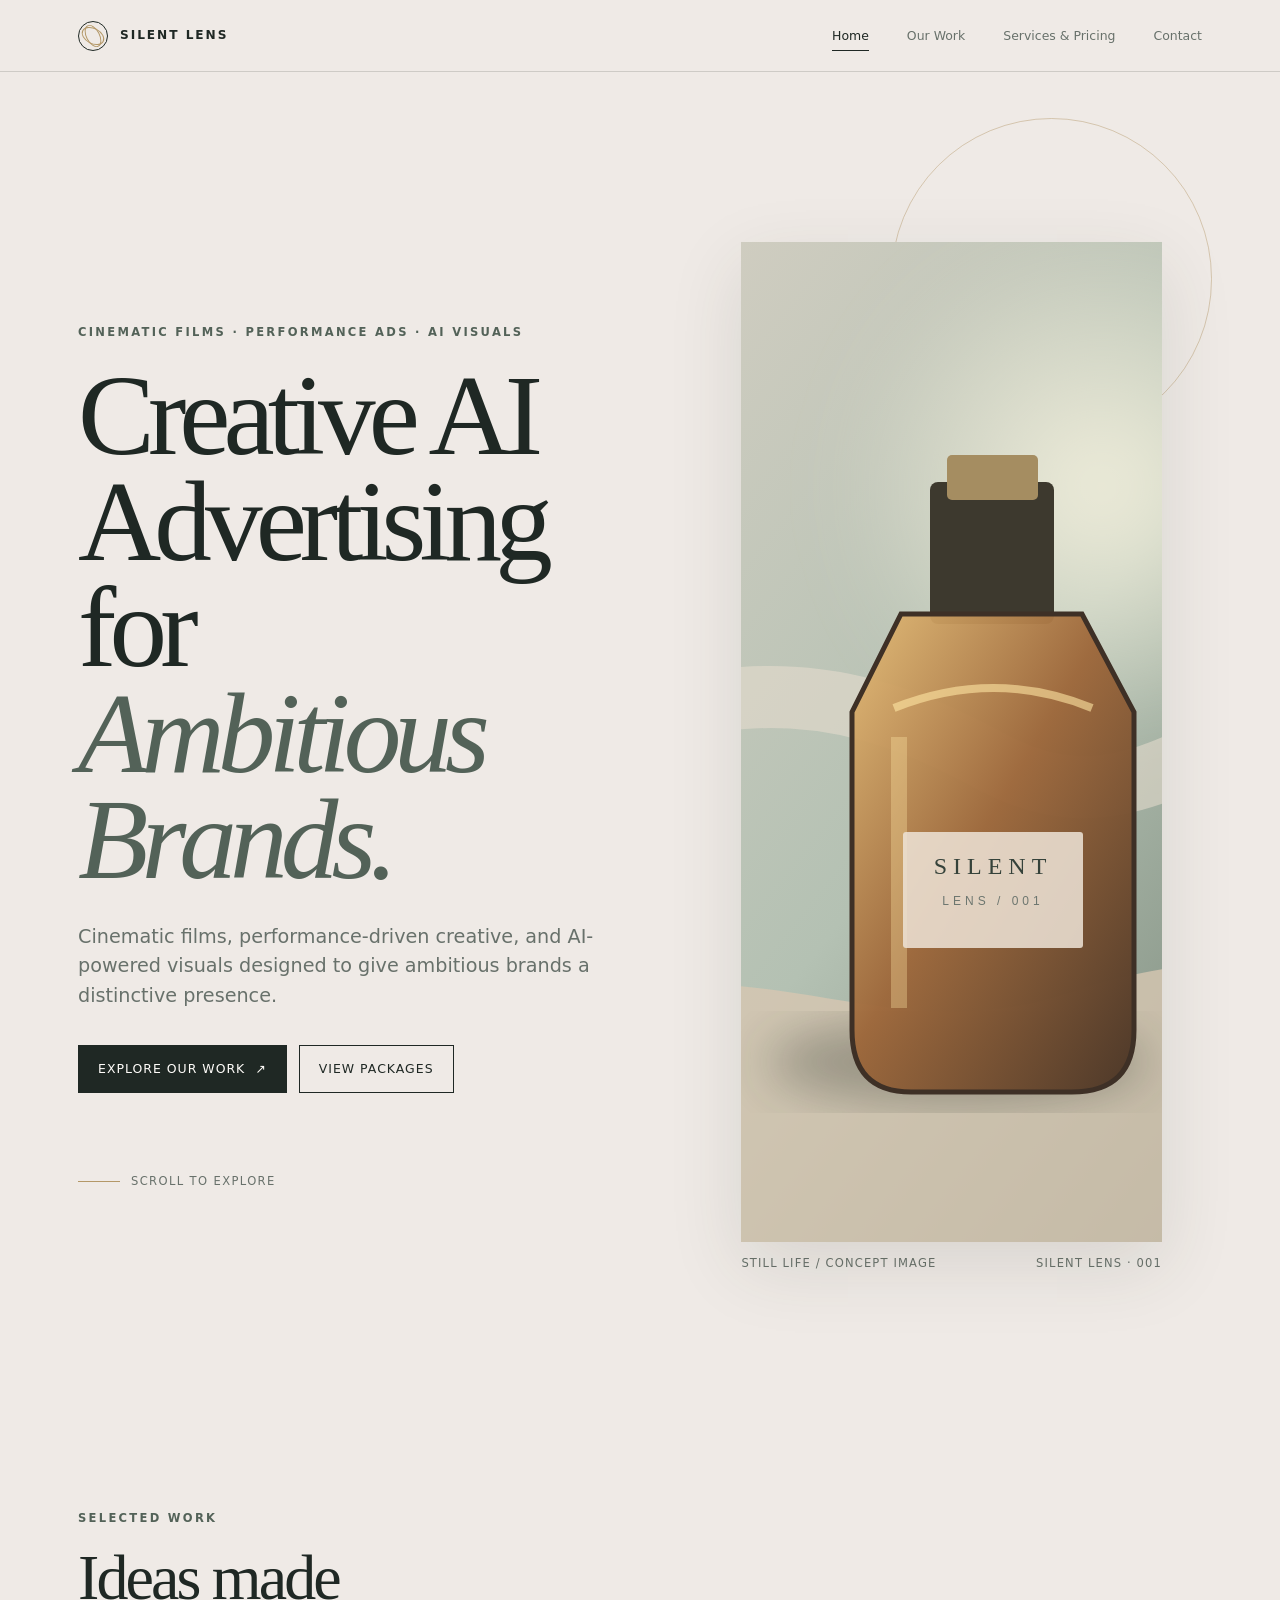
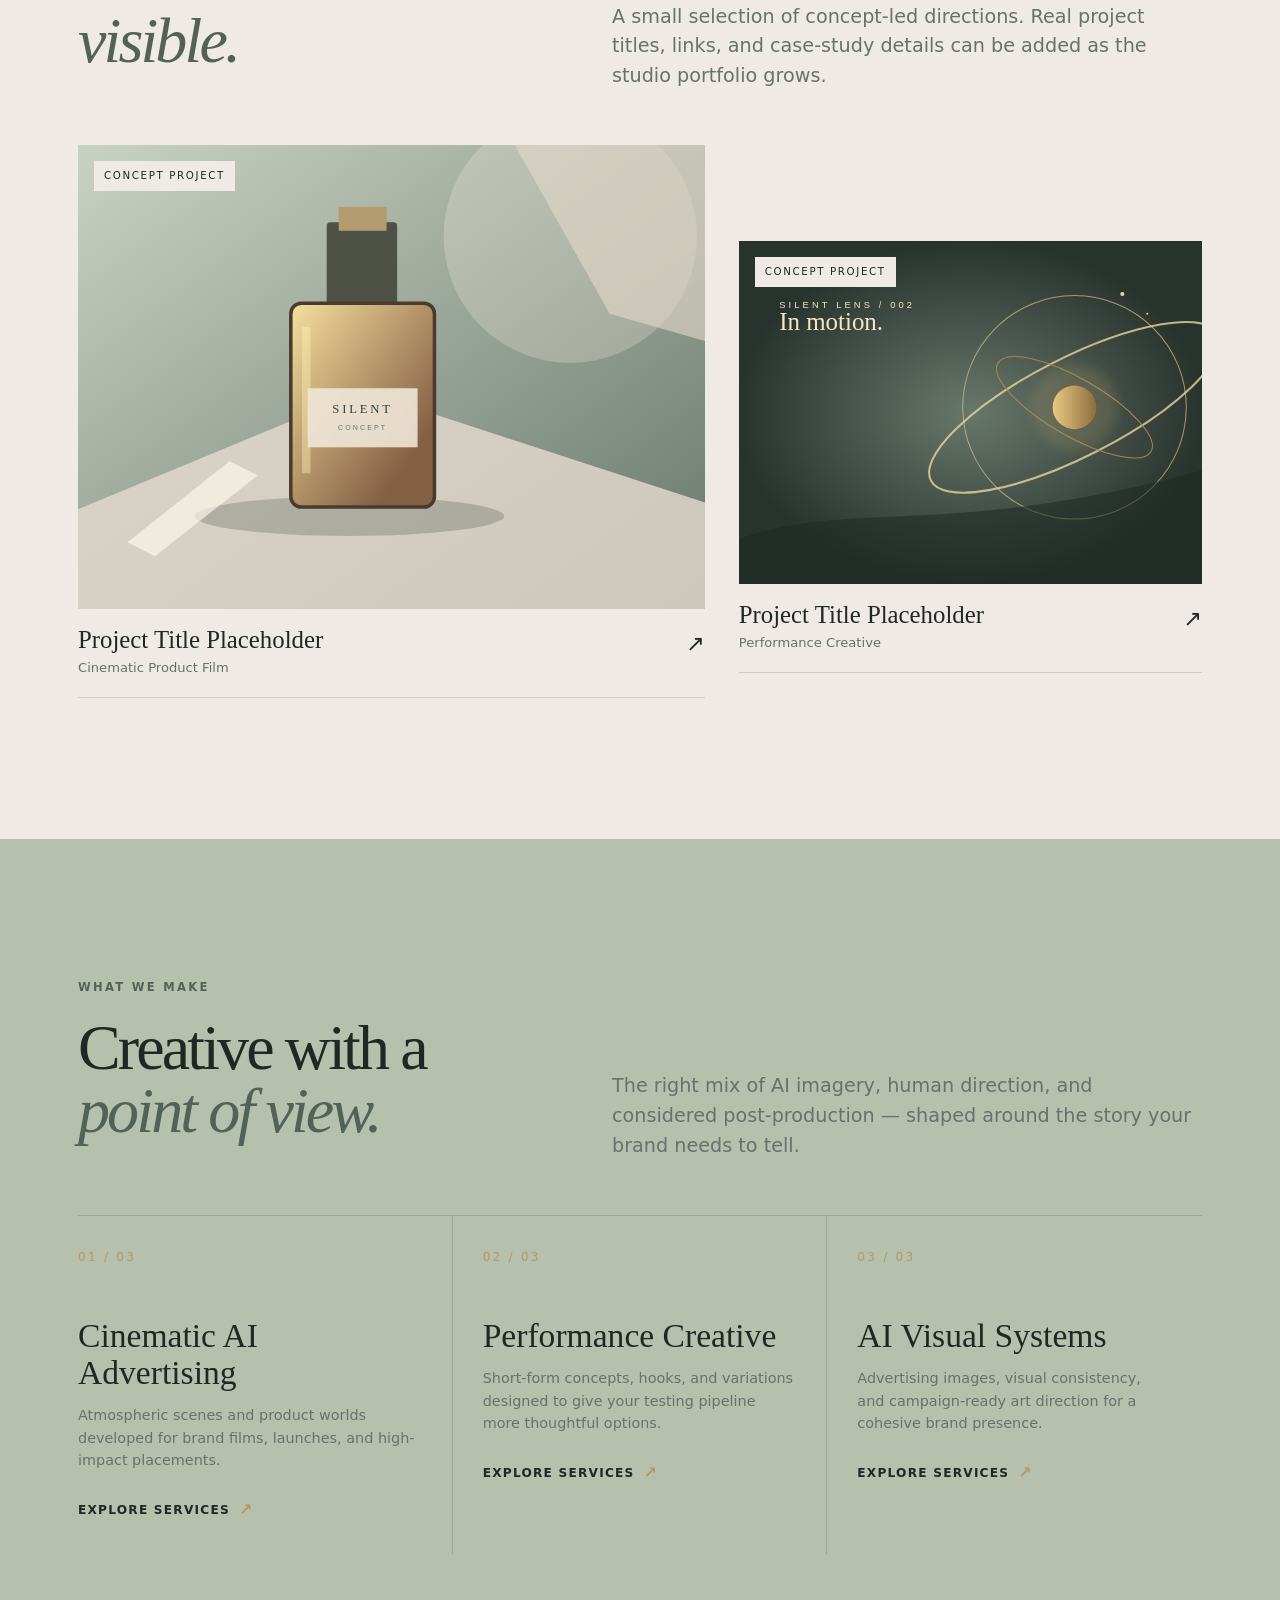
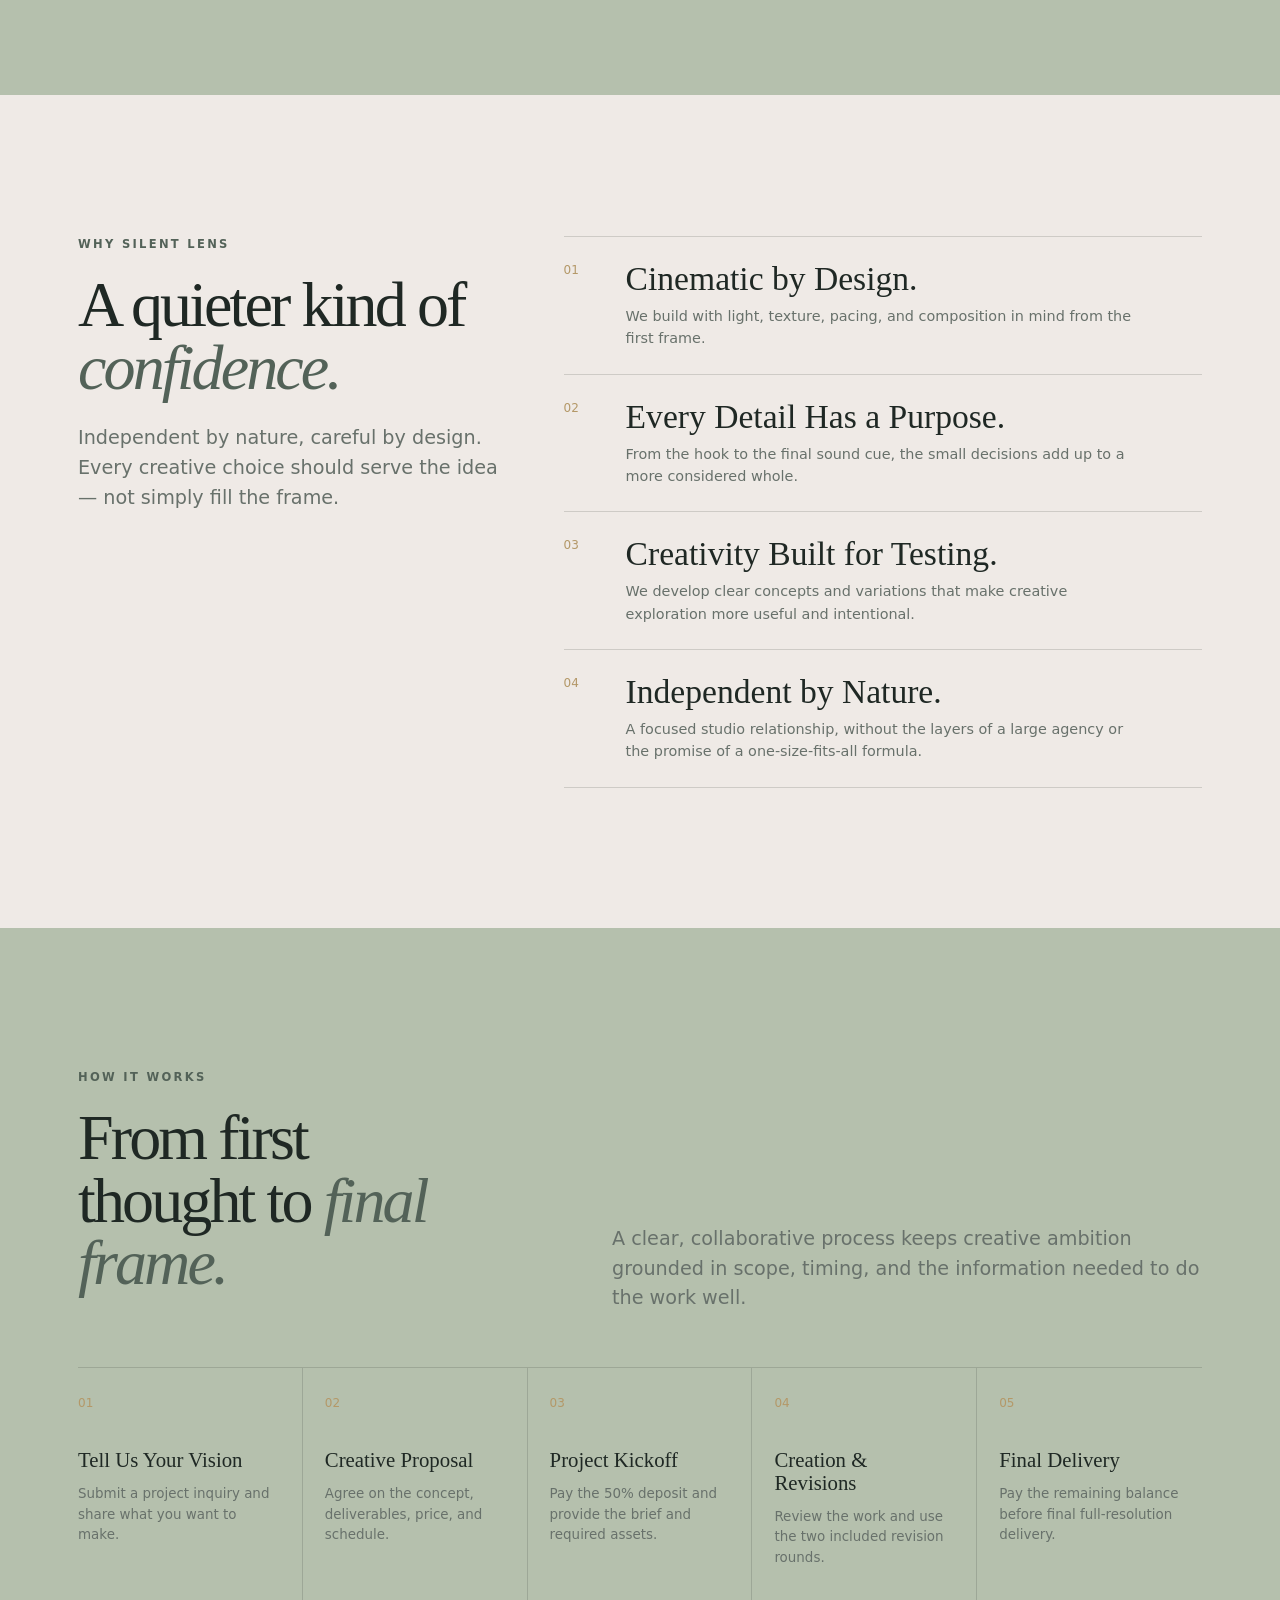
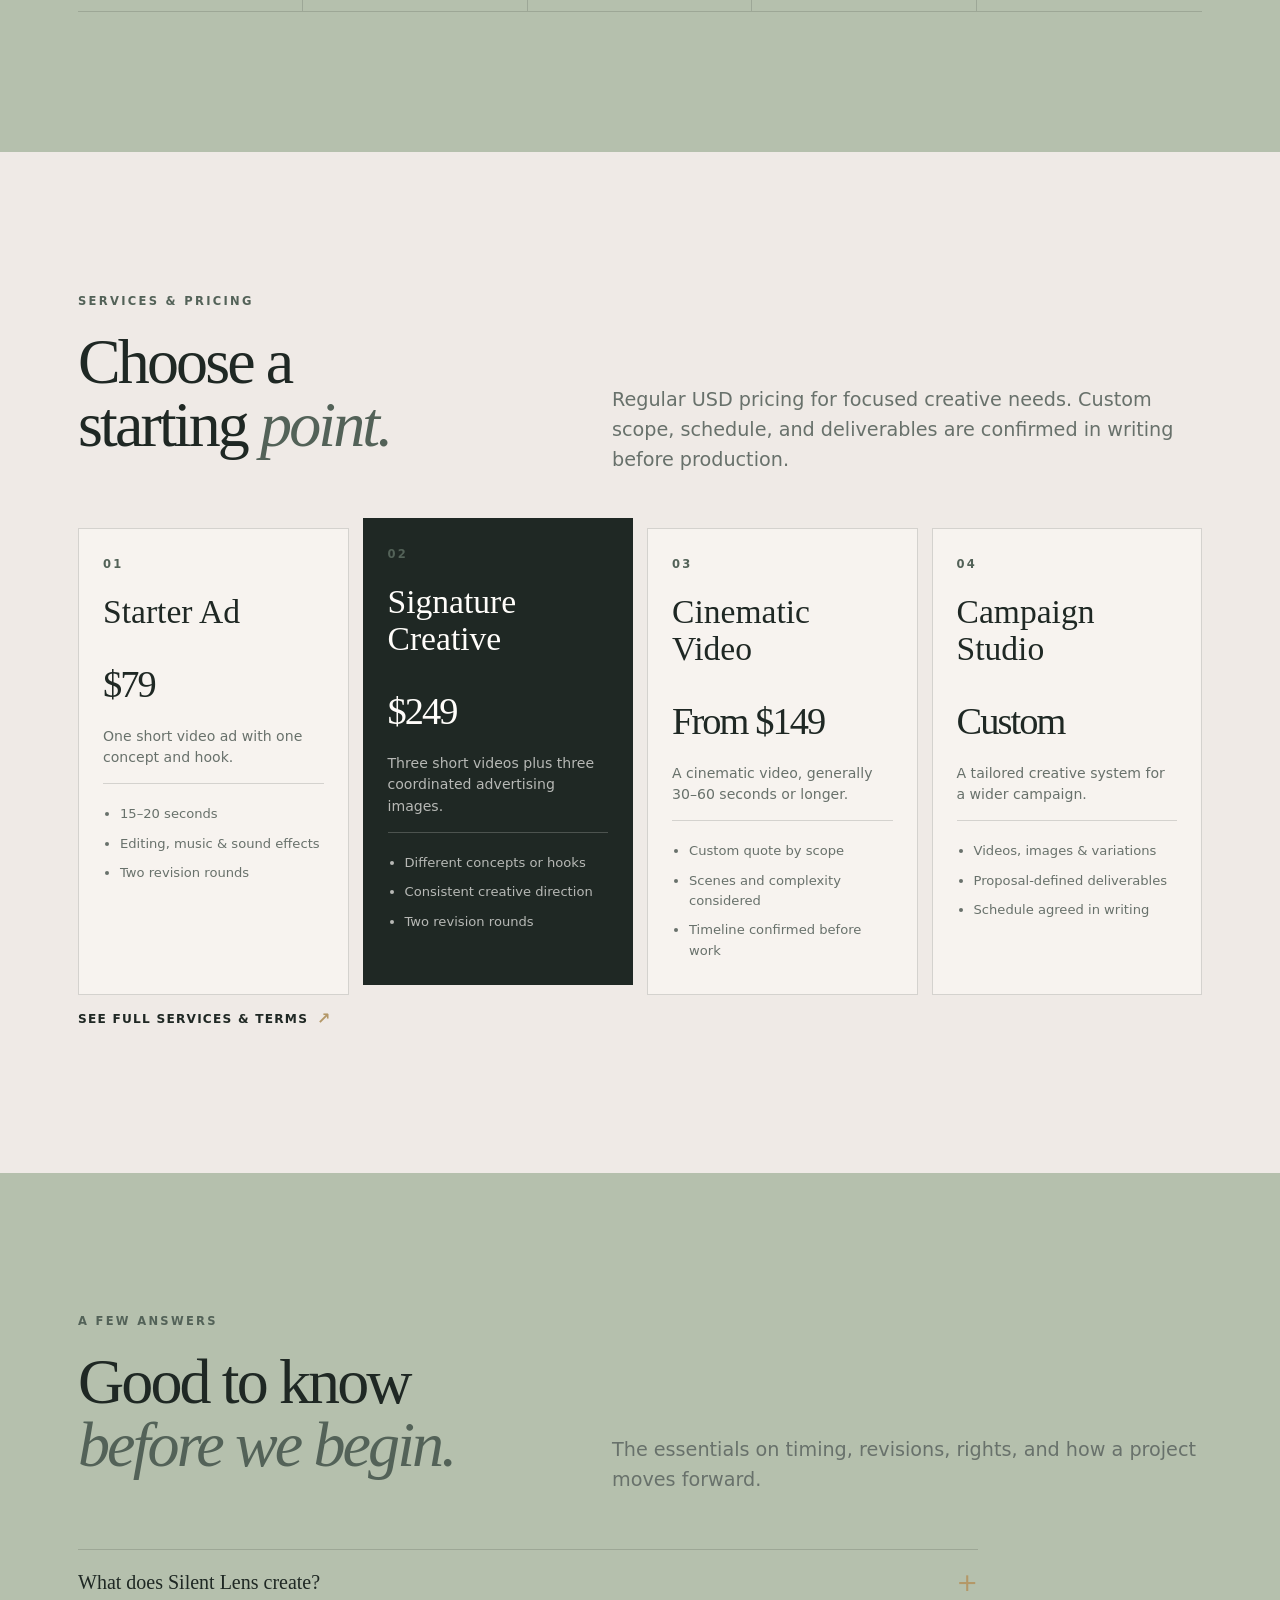
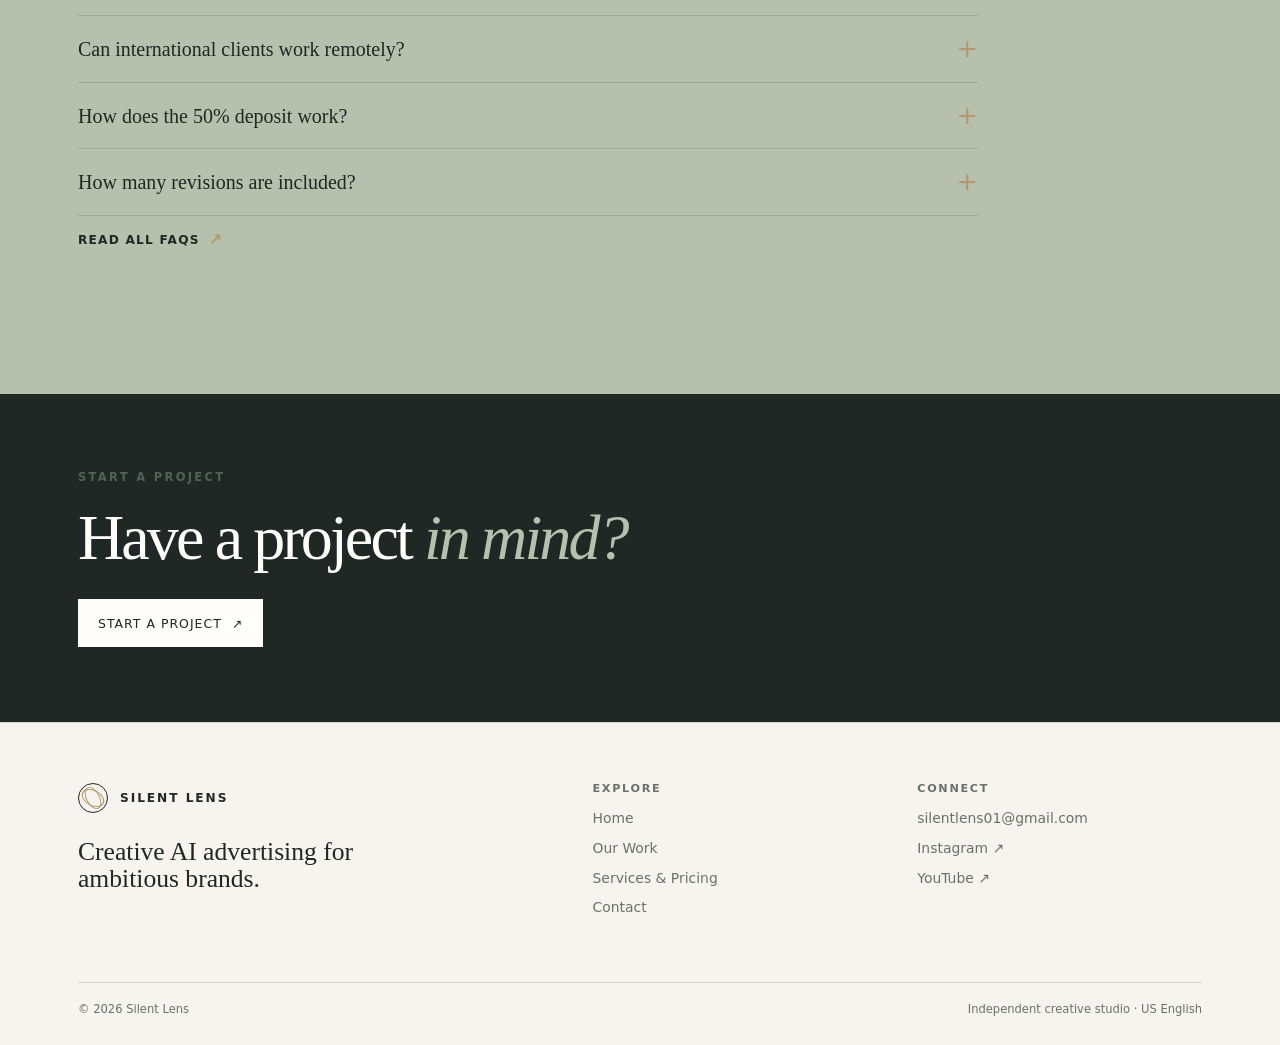
==== index.html @ aa6a82b5 "Launch Silent Lens website" ====
<!doctype html>
<html lang="en-US">
<head>
  <meta charset="utf-8">
  <meta name="viewport" content="width=device-width, initial-scale=1">
  <title>Silent Lens — Creative AI Advertising for Ambitious Brands</title>
  <meta name="description" content="Silent Lens creates cinematic AI advertising, performance creative, and AI-powered visuals for ambitious brands worldwide.">
  <link rel="canonical" href="/">
  <meta property="og:title" content="Silent Lens — Creative AI Advertising">
  <meta property="og:description" content="Cinematic films, performance-driven creative, and AI-powered visuals for ambitious brands.">
  <meta property="og:type" content="website">
  <meta property="og:image" content="assets/hero-bottle.svg">
  <link rel="stylesheet" href="styles.css">
  <script defer src="script.js"></script>
</head>
<body>
<header class="site-header">
  <div class="nav-wrap">
    <a class="wordmark" href="index.html" aria-label="Silent Lens home"><span class="mark" aria-hidden="true"></span><span>Silent Lens</span></a>
    <button class="nav-toggle" aria-expanded="false" aria-controls="main-nav" aria-label="Open navigation">Menu</button>
    <nav class="nav-links" id="main-nav" aria-label="Primary navigation">
      <a href="index.html" aria-current="page">Home</a><a href="work.html">Our Work</a><a href="services.html">Services &amp; Pricing</a><a href="contact.html">Contact</a>
    </nav>
  </div>
</header>
<main>
  <section class="hero"><div class="container hero-grid">
    <div class="hero-copy"><p class="eyebrow">Cinematic Films · Performance Ads · AI Visuals</p><h1 class="display">Creative AI Advertising for <em>Ambitious Brands.</em></h1><p class="lede">Cinematic films, performance-driven creative, and AI-powered visuals designed to give ambitious brands a distinctive presence.</p><div class="hero-actions"><a class="btn" href="work.html">Explore Our Work <span>↗</span></a><a class="btn btn-secondary" href="services.html">View Packages</a></div><div class="hero-note">Scroll to explore</div></div>
    <figure class="hero-visual"><img src="assets/hero-bottle.svg" width="800" height="1000" alt="Abstract editorial still life of a sculptural amber perfume bottle on warm stone"><figcaption class="visual-caption"><span>Still life / concept image</span><span>Silent Lens · 001</span></figcaption></figure>
  </div></section>

  <section class="section" id="selected-work"><div class="container"><div class="split-heading"><div><p class="eyebrow">Selected work</p><h2>Ideas made <em>visible.</em></h2></div><p class="lede">A small selection of concept-led directions. Real project titles, links, and case-study details can be added as the studio portfolio grows.</p></div><div class="work-grid">
    <a class="project-card" href="work.html#project-one"><div class="project-image"><img src="assets/project-scent.svg" loading="lazy" alt="Concept project image with a glass bottle and soft sage light"><span class="project-label">Concept Project</span></div><div class="project-meta"><div><h3>Project Title Placeholder</h3><p>Cinematic Product Film</p></div><span class="arrow" aria-hidden="true">↗</span></div></a>
    <a class="project-card" href="work.html#project-two"><div class="project-image"><img src="assets/project-orbit.svg" loading="lazy" alt="Concept project image with an abstract orbit and champagne-gold light"><span class="project-label">Concept Project</span></div><div class="project-meta"><div><h3>Project Title Placeholder</h3><p>Performance Creative</p></div><span class="arrow" aria-hidden="true">↗</span></div></a>
  </div></div></section>

  <section class="section sage-band"><div class="container"><div class="split-heading"><div><p class="eyebrow">What we make</p><h2>Creative with a <em>point of view.</em></h2></div><p class="lede">The right mix of AI imagery, human direction, and considered post-production — shaped around the story your brand needs to tell.</p></div><div class="service-grid"><article class="service-item"><span class="service-number">01 / 03</span><h3>Cinematic AI Advertising</h3><p>Atmospheric scenes and product worlds developed for brand films, launches, and high-impact placements.</p><a class="text-link" href="services.html">Explore services</a></article><article class="service-item"><span class="service-number">02 / 03</span><h3>Performance Creative</h3><p>Short-form concepts, hooks, and variations designed to give your testing pipeline more thoughtful options.</p><a class="text-link" href="services.html">Explore services</a></article><article class="service-item"><span class="service-number">03 / 03</span><h3>AI Visual Systems</h3><p>Advertising images, visual consistency, and campaign-ready art direction for a cohesive brand presence.</p><a class="text-link" href="services.html">Explore services</a></article></div></div></section>

  <section class="section"><div class="container principles"><div><p class="eyebrow">Why Silent Lens</p><h2>A quieter kind of <em>confidence.</em></h2><p class="lede">Independent by nature, careful by design. Every creative choice should serve the idea — not simply fill the frame.</p></div><div class="principle-list"><article class="principle"><span class="principle-number">01</span><div><h3>Cinematic by Design.</h3><p>We build with light, texture, pacing, and composition in mind from the first frame.</p></div></article><article class="principle"><span class="principle-number">02</span><div><h3>Every Detail Has a Purpose.</h3><p>From the hook to the final sound cue, the small decisions add up to a more considered whole.</p></div></article><article class="principle"><span class="principle-number">03</span><div><h3>Creativity Built for Testing.</h3><p>We develop clear concepts and variations that make creative exploration more useful and intentional.</p></div></article><article class="principle"><span class="principle-number">04</span><div><h3>Independent by Nature.</h3><p>A focused studio relationship, without the layers of a large agency or the promise of a one-size-fits-all formula.</p></div></article></div></div></section>

  <section class="section sage-band"><div class="container"><div class="split-heading"><div><p class="eyebrow">How it works</p><h2>From first thought to <em>final frame.</em></h2></div><p class="lede">A clear, collaborative process keeps creative ambition grounded in scope, timing, and the information needed to do the work well.</p></div><div class="steps"><article class="step"><span class="step-index">01</span><h3>Tell Us Your Vision</h3><p>Submit a project inquiry and share what you want to make.</p></article><article class="step"><span class="step-index">02</span><h3>Creative Proposal</h3><p>Agree on the concept, deliverables, price, and schedule.</p></article><article class="step"><span class="step-index">03</span><h3>Project Kickoff</h3><p>Pay the 50% deposit and provide the brief and required assets.</p></article><article class="step"><span class="step-index">04</span><h3>Creation &amp; Revisions</h3><p>Review the work and use the two included revision rounds.</p></article><article class="step"><span class="step-index">05</span><h3>Final Delivery</h3><p>Pay the remaining balance before final full-resolution delivery.</p></article></div></div></section>

  <section class="section"><div class="container"><div class="split-heading"><div><p class="eyebrow">Services &amp; pricing</p><h2>Choose a starting <em>point.</em></h2></div><p class="lede">Regular USD pricing for focused creative needs. Custom scope, schedule, and deliverables are confirmed in writing before production.</p></div><div class="price-grid"><article class="price-card"><p class="eyebrow">01</p><h3>Starter Ad</h3><p class="price">$79</p><p class="small">One short video ad with one concept and hook.</p><ul><li>15–20 seconds</li><li>Editing, music &amp; sound effects</li><li>Two revision rounds</li></ul></article><article class="price-card featured"><p class="eyebrow">02</p><h3>Signature Creative</h3><p class="price">$249</p><p class="small">Three short videos plus three coordinated advertising images.</p><ul><li>Different concepts or hooks</li><li>Consistent creative direction</li><li>Two revision rounds</li></ul></article><article class="price-card"><p class="eyebrow">03</p><h3>Cinematic Video</h3><p class="price">From $149</p><p class="small">A cinematic video, generally 30–60 seconds or longer.</p><ul><li>Custom quote by scope</li><li>Scenes and complexity considered</li><li>Timeline confirmed before work</li></ul></article><article class="price-card"><p class="eyebrow">04</p><h3>Campaign Studio</h3><p class="price">Custom</p><p class="small">A tailored creative system for a wider campaign.</p><ul><li>Videos, images &amp; variations</li><li>Proposal-defined deliverables</li><li>Schedule agreed in writing</li></ul></article></div><a class="text-link" href="services.html">See full services &amp; terms</a></div></section>

  <section class="section sage-band"><div class="container"><div class="split-heading"><div><p class="eyebrow">A few answers</p><h2>Good to know <em>before we begin.</em></h2></div><p class="lede">The essentials on timing, revisions, rights, and how a project moves forward.</p></div><div class="faq-list"><details><summary>What does Silent Lens create?</summary><p>Cinematic AI advertising, short-form performance creatives, AI-generated advertising images, creative concepts and hooks, visual storytelling, campaign variations, and cinematic brand films.</p></details><details><summary>Can international clients work remotely?</summary><p>Yes. Silent Lens serves international clients remotely. Scope, communication language, schedule, and deliverables are confirmed in writing before production.</p></details><details><summary>How does the 50% deposit work?</summary><p>A 50% deposit is required before production begins. The remaining 50% is due before final full-resolution deliverables are released.</p></details><details><summary>How many revisions are included?</summary><p>Two revision rounds are included in the specified packages. One revision round means one consolidated batch of feedback.</p></details></div><a class="text-link" href="services.html#faq">Read all FAQs</a></div></section>

  <section class="cta-band"><div class="container"><p class="eyebrow">Start a project</p><h2>Have a project <em>in mind?</em></h2><a class="btn" href="contact.html">Start a Project <span>↗</span></a></div></section>
</main>
<footer class="site-footer"><div class="container"><div class="footer-grid"><div><a class="wordmark" href="index.html"><span class="mark" aria-hidden="true"></span><span>Silent Lens</span></a><p class="footer-title">Creative AI advertising for ambitious brands.</p></div><div class="footer-col"><h3>Explore</h3><a href="index.html">Home</a><a href="work.html">Our Work</a><a href="services.html">Services &amp; Pricing</a><a href="contact.html">Contact</a></div><div class="footer-col"><h3>Connect</h3><a href="mailto:silentlens01@gmail.com">silentlens01@gmail.com</a><a href="https://www.instagram.com/sil_entlens?igsh=MWZ5cGxpajQ4aG9rcw==" target="_blank" rel="noopener">Instagram ↗</a><a href="https://youtube.com/@sil_entlens?si=eXmaPwwq5EKy2Gx1" target="_blank" rel="noopener">YouTube ↗</a></div></div><div class="footer-bottom"><span>© <span data-year></span> Silent Lens</span><span>Independent creative studio · US English</span></div></div></footer>
</body>
</html>
---- styles.css ----
:root {
  --cream: #efeae6;
  --paper: #f7f3ef;
  --sage: #b5c0ad;
  --sage-deep: #536258;
  --ink: #1f2824;
  --muted: #68716b;
  --line: rgba(31, 40, 36, .16);
  --gold: #b49868;
  --white: #fffdfa;
  --shadow: 0 24px 70px rgba(50, 55, 45, .12);
  --serif: Georgia, 'Times New Roman', serif;
  --sans: Inter, ui-sans-serif, system-ui, -apple-system, BlinkMacSystemFont, 'Segoe UI', sans-serif;
  --max: 1180px;
}

* { box-sizing: border-box; }
html { scroll-behavior: smooth; }
body { margin: 0; background: var(--cream); color: var(--ink); font-family: var(--sans); line-height: 1.55; }
::selection { background: var(--sage); color: var(--ink); }
a { color: inherit; text-decoration: none; }
img { display: block; max-width: 100%; }
button, input, select, textarea { font: inherit; }
button { cursor: pointer; }
:focus-visible { outline: 3px solid var(--gold); outline-offset: 4px; }

.site-header { position: sticky; top: 0; z-index: 20; background: rgba(239, 234, 230, .9); backdrop-filter: blur(16px); border-bottom: 1px solid var(--line); }
.nav-wrap { max-width: var(--max); margin: 0 auto; padding: 18px 28px; display: flex; align-items: center; justify-content: space-between; gap: 24px; }
.wordmark { display: inline-flex; align-items: center; gap: 12px; letter-spacing: .16em; text-transform: uppercase; font-size: .76rem; font-weight: 700; }
.mark { width: 30px; height: 30px; border: 1px solid var(--ink); border-radius: 50%; display: grid; place-items: center; position: relative; }
.mark::before, .mark::after { content: ''; position: absolute; border: 1px solid var(--gold); border-radius: 50%; }
.mark::before { inset: 6px 2px; transform: rotate(28deg); }
.mark::after { inset: 2px 7px; transform: rotate(-28deg); }
.nav-links { display: flex; align-items: center; gap: clamp(18px, 3vw, 38px); font-size: .78rem; color: var(--muted); }
.nav-links a { position: relative; padding: 8px 0; }
.nav-links a::after { content: ''; position: absolute; left: 0; right: 0; bottom: 2px; height: 1px; background: var(--ink); transform: scaleX(0); transform-origin: right; transition: transform .3s ease; }
.nav-links a:hover::after, .nav-links a[aria-current='page']::after { transform: scaleX(1); transform-origin: left; }
.nav-links a[aria-current='page'] { color: var(--ink); }
.nav-toggle { display: none; border: 0; background: transparent; color: var(--ink); padding: 8px; }

.container { max-width: var(--max); margin: 0 auto; padding: 0 28px; }
.section { padding: clamp(74px, 11vw, 150px) 0; }
.eyebrow { margin: 0 0 20px; color: var(--sage-deep); font-size: .72rem; letter-spacing: .2em; text-transform: uppercase; font-weight: 700; }
.display { margin: 0; font: 400 clamp(3.6rem, 9vw, 8.6rem)/.92 var(--serif); letter-spacing: -.06em; max-width: 900px; }
.display em, h2 em { font-style: italic; color: var(--sage-deep); }
h1, h2, h3, p { margin-top: 0; }
h2 { font: 400 clamp(2.5rem, 5vw, 5rem)/.98 var(--serif); letter-spacing: -.045em; margin-bottom: 24px; }
h3 { font: 400 clamp(1.4rem, 2.8vw, 2.1rem)/1.1 var(--serif); margin-bottom: 12px; }
.lede { max-width: 590px; color: var(--muted); font-size: clamp(1rem, 1.6vw, 1.2rem); }
.small { color: var(--muted); font-size: .88rem; }

.hero { padding: clamp(80px, 12vw, 160px) 0 80px; overflow: hidden; }
.hero-grid { display: grid; grid-template-columns: minmax(0, 1.02fr) minmax(360px, .98fr); gap: clamp(40px, 8vw, 110px); align-items: center; }
.hero-copy { position: relative; z-index: 2; }
.hero-copy .lede { margin: 30px 0 34px; }
.hero-actions { display: flex; flex-wrap: wrap; gap: 12px; }
.btn { display: inline-flex; align-items: center; justify-content: center; gap: 10px; min-height: 48px; padding: 13px 19px; border: 1px solid var(--ink); background: var(--ink); color: var(--white); font-size: .78rem; letter-spacing: .08em; text-transform: uppercase; transition: transform .25s ease, background .25s ease, color .25s ease; }
.btn:hover { transform: translateY(-3px); background: var(--sage-deep); border-color: var(--sage-deep); }
.btn-secondary { background: transparent; color: var(--ink); }
.btn-secondary:hover { color: var(--white); }
.hero-note { display: flex; align-items: center; gap: 11px; margin-top: 80px; color: var(--muted); font-size: .72rem; letter-spacing: .12em; text-transform: uppercase; }
.hero-note::before { content: ''; width: 42px; height: 1px; background: var(--gold); }
.hero-visual { position: relative; }
.hero-visual::before { content: ''; position: absolute; width: 76%; aspect-ratio: 1; top: -12%; right: -12%; border: 1px solid rgba(180, 152, 104, .45); border-radius: 50%; }
.hero-visual img { position: relative; width: 100%; aspect-ratio: 4 / 5; object-fit: cover; box-shadow: var(--shadow); }
.visual-caption { display: flex; justify-content: space-between; gap: 16px; padding-top: 13px; color: var(--muted); font-size: .72rem; letter-spacing: .1em; text-transform: uppercase; }

.split-heading { display: grid; grid-template-columns: .7fr 1.3fr; gap: 40px; align-items: end; margin-bottom: 48px; }
.split-heading .lede { margin: 0 0 6px auto; }
.work-grid { display: grid; grid-template-columns: 1.15fr .85fr; gap: 34px; align-items: start; }
.project-card { display: block; position: relative; }
.project-card:nth-child(2) { margin-top: 96px; }
.project-image { position: relative; overflow: hidden; background: var(--sage); }
.project-image img { width: 100%; aspect-ratio: 1.35 / 1; object-fit: cover; transition: transform .6s cubic-bezier(.2,.7,.2,1); }
.project-card:hover .project-image img { transform: scale(1.04); }
.project-label { position: absolute; left: 16px; top: 16px; padding: 7px 10px; background: var(--cream); color: var(--ink); font-size: .64rem; letter-spacing: .16em; text-transform: uppercase; }
.project-meta { display: flex; align-items: start; justify-content: space-between; gap: 18px; padding: 17px 0 0; border-bottom: 1px solid var(--line); padding-bottom: 18px; }
.project-meta h3 { margin: 0; font-size: 1.55rem; }
.project-meta p { margin: 5px 0 0; color: var(--muted); font-size: .82rem; }
.arrow { font-size: 1.4rem; transition: transform .25s ease; }
.project-card:hover .arrow { transform: translate(4px, -4px); }

.sage-band { background: var(--sage); }
.service-grid { display: grid; grid-template-columns: repeat(3, 1fr); border-top: 1px solid var(--line); }
.service-item { min-height: 260px; padding: 28px 30px 32px 0; border-right: 1px solid var(--line); }
.service-item:not(:first-child) { padding-left: 30px; }
.service-item:last-child { border-right: 0; }
.service-number { color: var(--gold); font-size: .76rem; letter-spacing: .18em; }
.service-item h3 { margin-top: 50px; }
.service-item p { color: var(--muted); font-size: .9rem; }
.text-link { display: inline-flex; align-items: center; gap: 9px; margin-top: 12px; font-size: .76rem; font-weight: 700; letter-spacing: .1em; text-transform: uppercase; }
.text-link::after { content: '↗'; color: var(--gold); font-size: 1rem; }

.principles { display: grid; grid-template-columns: .8fr 1.2fr; gap: 60px; }
.principle-list { border-top: 1px solid var(--line); }
.principle { display: grid; grid-template-columns: 42px 1fr; gap: 20px; padding: 24px 0; border-bottom: 1px solid var(--line); }
.principle-number { color: var(--gold); font-size: .75rem; }
.principle h3 { margin: 0 0 7px; }
.principle p { max-width: 520px; margin: 0; color: var(--muted); font-size: .9rem; }

.steps { display: grid; grid-template-columns: repeat(5, 1fr); border-top: 1px solid var(--line); border-bottom: 1px solid var(--line); }
.step { padding: 22px 22px 28px 0; border-right: 1px solid var(--line); }
.step:not(:first-child) { padding-left: 22px; }
.step:last-child { border-right: 0; }
.step-index { color: var(--gold); font-size: .75rem; }
.step h3 { margin-top: 34px; font-size: 1.3rem; }
.step p { color: var(--muted); font-size: .84rem; }

.price-grid { display: grid; grid-template-columns: repeat(4, 1fr); gap: 14px; }
.price-card { display: flex; flex-direction: column; min-height: 410px; padding: 27px 24px 24px; background: var(--paper); border: 1px solid var(--line); }
.price-card.featured { background: var(--ink); color: var(--white); border-color: var(--ink); transform: translateY(-10px); }
.price-card .small { min-height: 42px; }
.price-card .price { margin: 22px 0; font: 400 2.4rem/1 var(--serif); letter-spacing: -.05em; }
.price-card ul { margin: 0; padding: 20px 0 0 17px; border-top: 1px solid var(--line); color: var(--muted); font-size: .82rem; }
.featured ul, .featured .small { color: rgba(255, 253, 250, .68); border-color: rgba(255, 253, 250, .2); }
.price-card li { margin-bottom: 9px; }
.price-card .text-link { margin-top: auto; }

.faq-list { max-width: 900px; border-top: 1px solid var(--line); }
details { border-bottom: 1px solid var(--line); }
summary { display: flex; align-items: center; justify-content: space-between; gap: 25px; padding: 20px 0; cursor: pointer; list-style: none; font: 400 1.25rem/1.2 var(--serif); }
summary::-webkit-details-marker { display: none; }
summary::after { content: '+'; color: var(--gold); font: 400 1.6rem/1 var(--sans); }
details[open] summary::after { content: '−'; }
details p { max-width: 740px; padding: 0 46px 21px 0; margin: 0; color: var(--muted); font-size: .91rem; }

.cta-band { padding: 75px 0; background: var(--ink); color: var(--white); }
.cta-band h2 { max-width: 650px; margin-bottom: 30px; }
.cta-band h2 em { color: var(--sage); }
.cta-band .btn { background: var(--white); color: var(--ink); border-color: var(--white); }
.cta-band .btn:hover { background: var(--sage); border-color: var(--sage); }

.page-hero { padding: 100px 0 75px; border-bottom: 1px solid var(--line); }
.page-hero .display { max-width: 900px; }
.page-hero .lede { margin-top: 28px; }
.work-list { display: grid; gap: 75px; }
.work-detail { display: grid; grid-template-columns: 1.15fr .85fr; gap: 55px; align-items: center; }
.work-detail:nth-child(even) { grid-template-columns: .85fr 1.15fr; }
.work-detail:nth-child(even) .work-detail-media { order: 2; }
.work-detail-media img { width: 100%; aspect-ratio: 1.25 / 1; object-fit: cover; }
.work-detail-copy h2 { margin-bottom: 15px; font-size: clamp(2.2rem, 4vw, 4.4rem); }
.work-detail-copy .small { margin-bottom: 20px; }
.note-box { padding: 18px 20px; margin-top: 28px; border-left: 2px solid var(--gold); background: rgba(255,255,255,.25); color: var(--muted); font-size: .86rem; }

.pricing-intro { display: flex; justify-content: space-between; gap: 50px; align-items: end; margin-bottom: 50px; }
.pricing-intro .lede { margin-bottom: 6px; }
.large-price-grid { display: grid; gap: 18px; }
.large-price-card { display: grid; grid-template-columns: .8fr 1.2fr .7fr; gap: 25px; padding: 28px 0; border-top: 1px solid var(--line); }
.large-price-card:last-child { border-bottom: 1px solid var(--line); }
.large-price-card h3 { margin: 0; }
.large-price-card ul { margin: 0; padding-left: 17px; color: var(--muted); font-size: .9rem; }
.large-price { text-align: right; font: 400 2.6rem/1 var(--serif); letter-spacing: -.06em; }
.policy-grid { display: grid; grid-template-columns: 1fr 1fr; gap: 30px; }
.policy-card { padding: 30px; background: var(--paper); }
.policy-card h3 { margin-top: 0; }
.policy-card p, .policy-card li { color: var(--muted); font-size: .9rem; }
.policy-card ul { padding-left: 19px; }

.contact-grid { display: grid; grid-template-columns: .7fr 1.3fr; gap: 70px; align-items: start; }
.contact-aside { position: sticky; top: 110px; }
.contact-aside h2 { font-size: clamp(2.5rem, 5vw, 5rem); }
.contact-form { padding: 32px; background: var(--paper); border: 1px solid var(--line); }
.form-grid { display: grid; grid-template-columns: 1fr 1fr; gap: 20px; }
.field { display: flex; flex-direction: column; gap: 8px; }
.field.full { grid-column: 1 / -1; }
label { font-size: .75rem; letter-spacing: .08em; text-transform: uppercase; font-weight: 700; }
input, select, textarea { width: 100%; border: 1px solid var(--line); border-radius: 0; background: var(--white); color: var(--ink); padding: 13px 14px; }
textarea { min-height: 150px; resize: vertical; }
input:focus, select:focus, textarea:focus { border-color: var(--sage-deep); outline: 2px solid rgba(83, 98, 88, .2); }
.field-hint { color: var(--muted); font-size: .77rem; }
.form-footer { display: flex; align-items: center; justify-content: space-between; gap: 20px; margin-top: 22px; }
.form-status { margin: 18px 0 0; padding: 15px; background: rgba(181, 192, 173, .35); color: var(--sage-deep); font-size: .88rem; }
.form-status.error { background: rgba(174, 112, 92, .15); color: #804a3b; }
.hidden { display: none !important; }

.site-footer { padding: 60px 0 26px; background: var(--paper); border-top: 1px solid var(--line); }
.footer-grid { display: grid; grid-template-columns: 1.25fr .75fr .75fr; gap: 40px; padding-bottom: 55px; }
.footer-title { margin: 18px 0 0; max-width: 280px; font: 400 1.6rem/1.05 var(--serif); }
.footer-col h3 { margin: 0 0 14px; font: 700 .7rem/1 var(--sans); letter-spacing: .15em; text-transform: uppercase; color: var(--muted); }
.footer-col a { display: block; width: fit-content; margin-bottom: 8px; color: var(--muted); font-size: .87rem; }
.footer-col a:hover { color: var(--ink); }
.footer-bottom { display: flex; justify-content: space-between; gap: 20px; padding-top: 18px; border-top: 1px solid var(--line); color: var(--muted); font-size: .72rem; }

@media (max-width: 940px) {
  .hero-grid, .work-detail, .work-detail:nth-child(even) { grid-template-columns: 1fr; }
  .hero-visual { max-width: 640px; margin-left: auto; }
  .project-card:nth-child(2) { margin-top: 0; }
  .service-grid, .price-grid { grid-template-columns: repeat(2, 1fr); }
  .service-item:nth-child(2) { border-right: 0; }
  .service-item:nth-child(3) { border-top: 1px solid var(--line); padding-left: 0; }
  .steps { grid-template-columns: repeat(3, 1fr); }
  .step:nth-child(3) { border-right: 0; }
  .step:nth-child(n+4) { border-top: 1px solid var(--line); }
  .step:nth-child(4) { padding-left: 0; }
  .principles, .contact-grid { grid-template-columns: 1fr; }
  .contact-aside { position: static; }
  .large-price-card { grid-template-columns: 1fr 1.5fr .7fr; }
}

@media (max-width: 680px) {
  .nav-wrap { padding: 15px 20px; }
  .nav-toggle { display: block; }
  .nav-links { display: none; position: absolute; top: 63px; left: 0; right: 0; flex-direction: column; align-items: flex-start; gap: 0; padding: 12px 20px 20px; background: var(--cream); border-bottom: 1px solid var(--line); }
  .nav-links.is-open { display: flex; }
  .nav-links a { width: 100%; padding: 13px 0; }
  .container { padding: 0 20px; }
  .hero { padding-top: 70px; }
  .display { font-size: clamp(3.2rem, 16vw, 5rem); }
  .split-heading, .pricing-intro { grid-template-columns: 1fr; display: block; }
  .split-heading .lede, .pricing-intro .lede { margin: 0; }
  .service-grid, .price-grid, .policy-grid, .form-grid { grid-template-columns: 1fr; }
  .service-item, .service-item:not(:first-child) { padding: 24px 0; border-right: 0; border-top: 1px solid var(--line); }
  .service-item:first-child { border-top: 0; }
  .steps { grid-template-columns: 1fr 1fr; }
  .step, .step:not(:first-child) { padding: 20px 17px 22px 0; border-right: 0; }
  .step:nth-child(odd) { padding-left: 0; border-right: 1px solid var(--line); }
  .step:nth-child(n+3) { border-top: 1px solid var(--line); }
  .price-card.featured { transform: none; }
  .large-price-card { display: block; }
  .large-price { text-align: left; margin-top: 18px; }
  .large-price-card ul { margin-top: 16px; }
  .contact-form { padding: 22px; }
  .field.full { grid-column: auto; }
  .form-footer, .footer-bottom { align-items: flex-start; flex-direction: column; }
  .footer-grid { grid-template-columns: 1fr 1fr; }
  .footer-grid > :first-child { grid-column: 1 / -1; }
  .visual-caption { font-size: .62rem; }
}

@media (prefers-reduced-motion: reduce) {
  *, *::before, *::after { scroll-behavior: auto !important; transition-duration: .01ms !important; animation-duration: .01ms !important; }
}
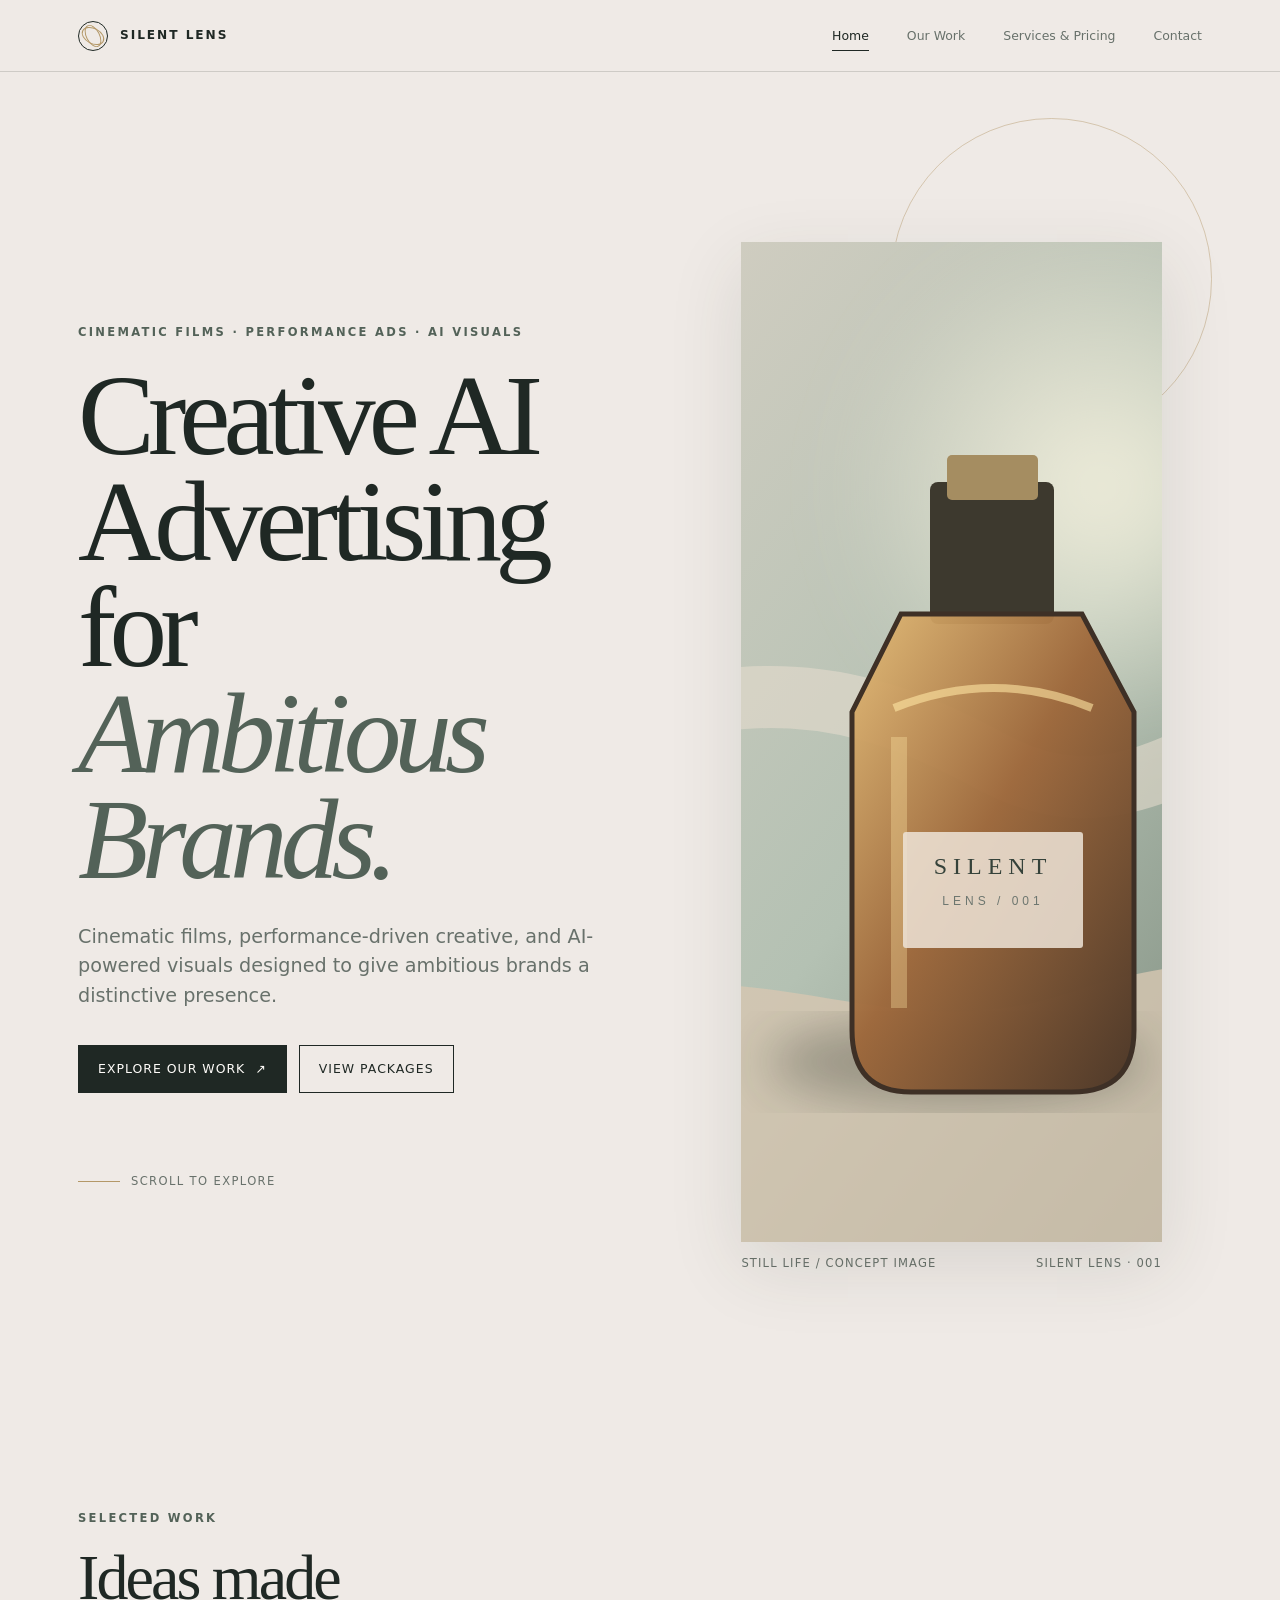
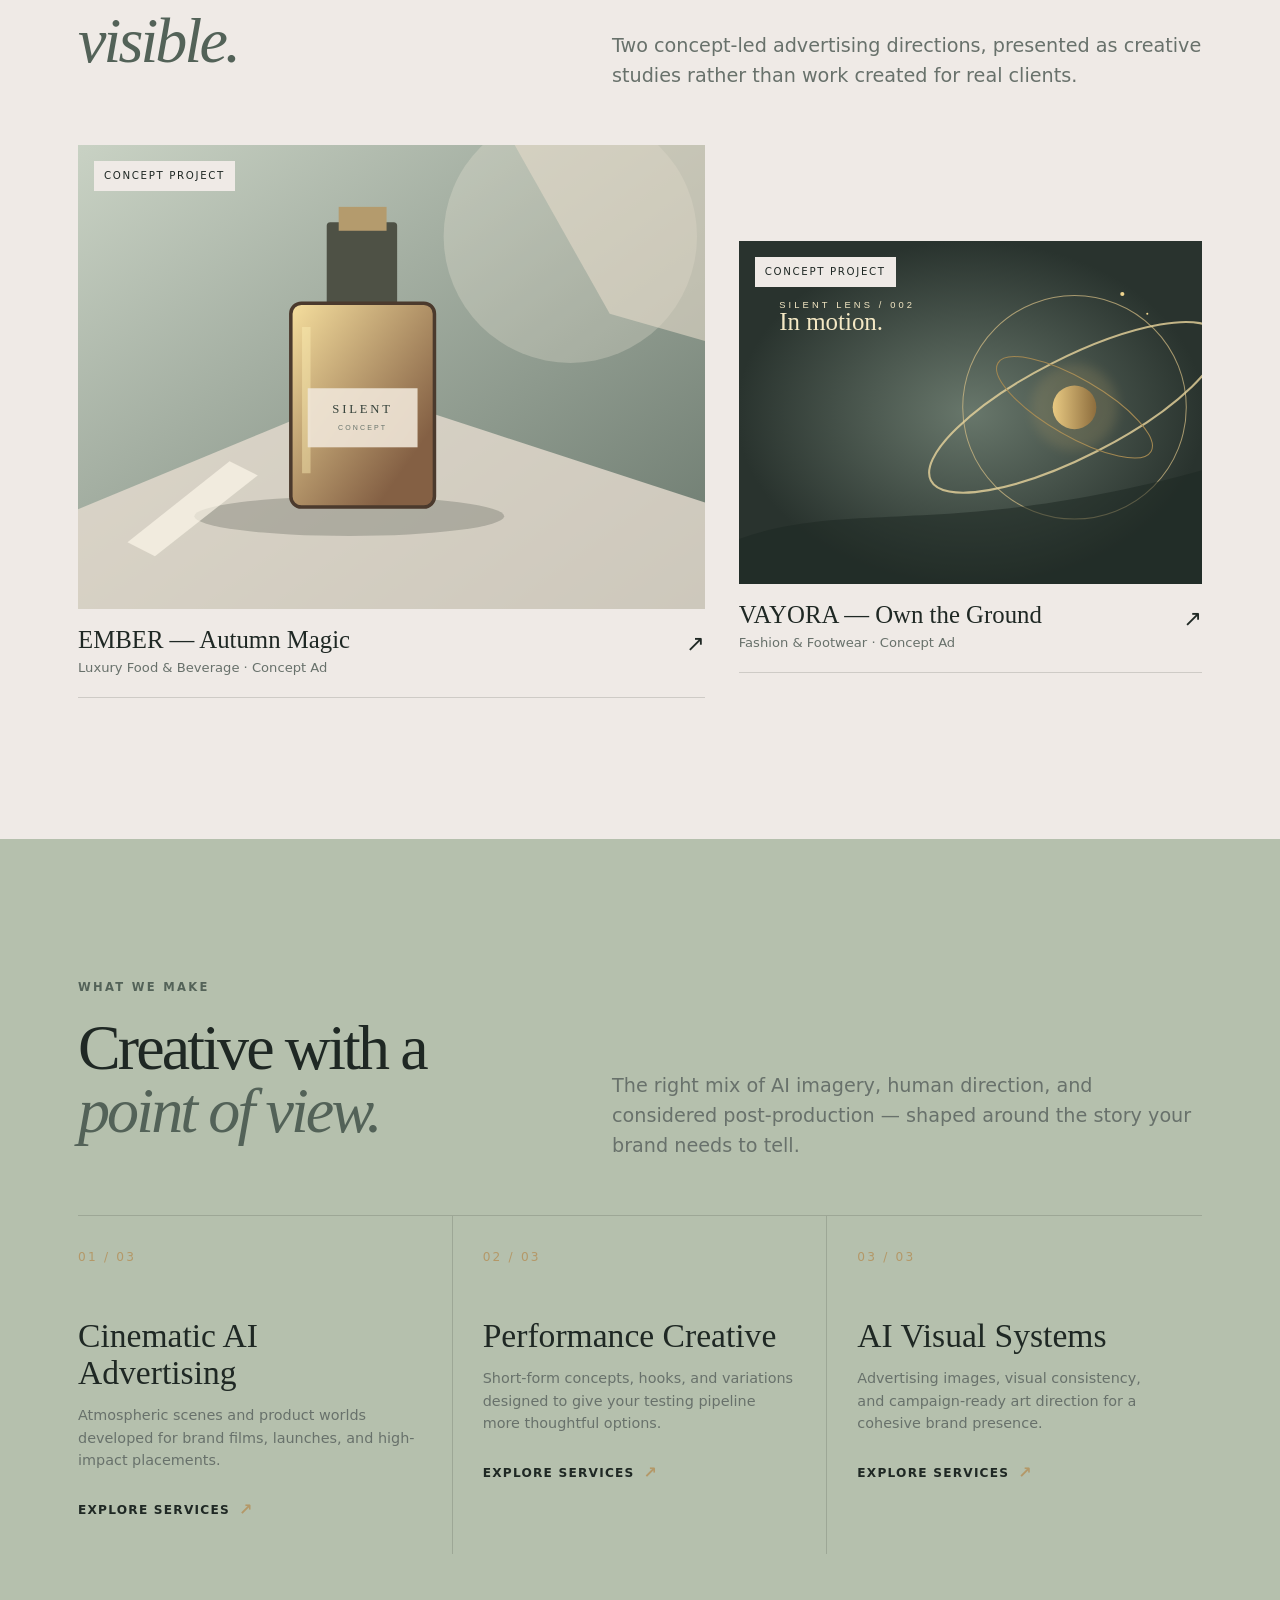
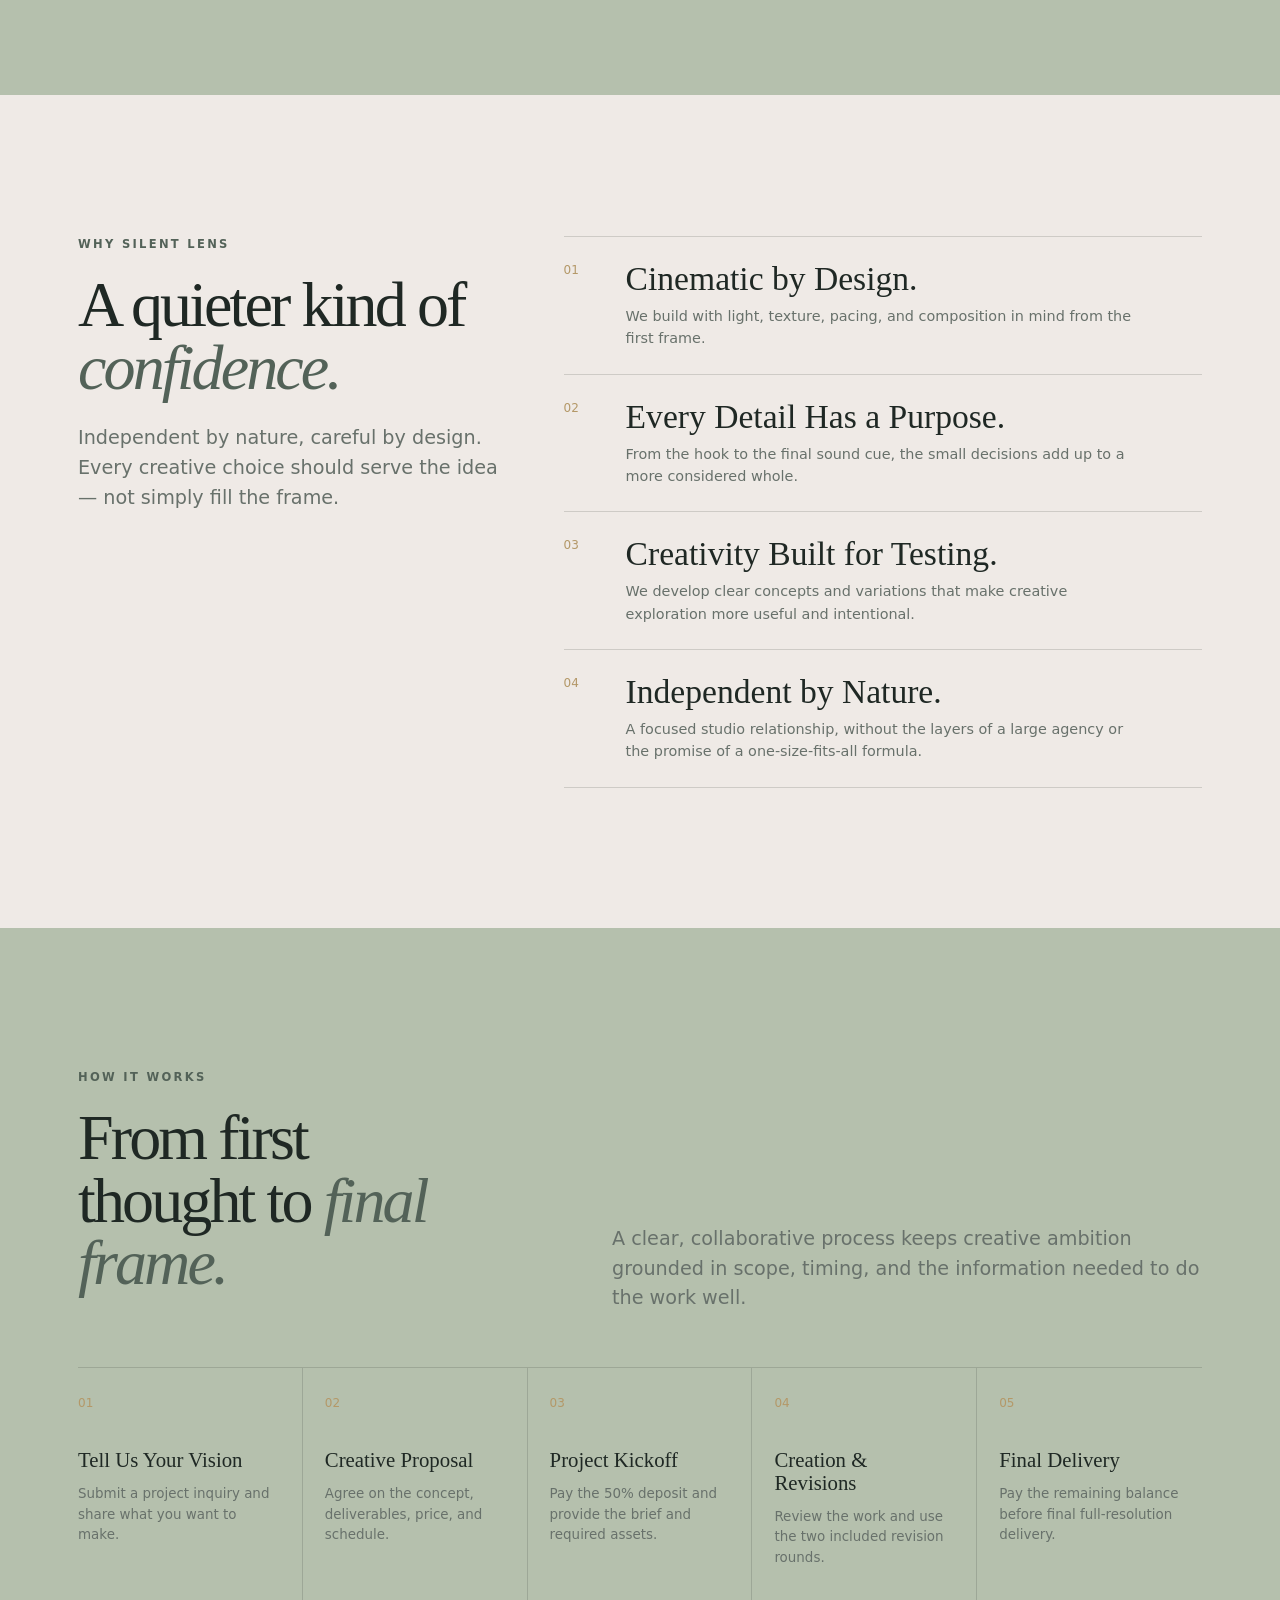
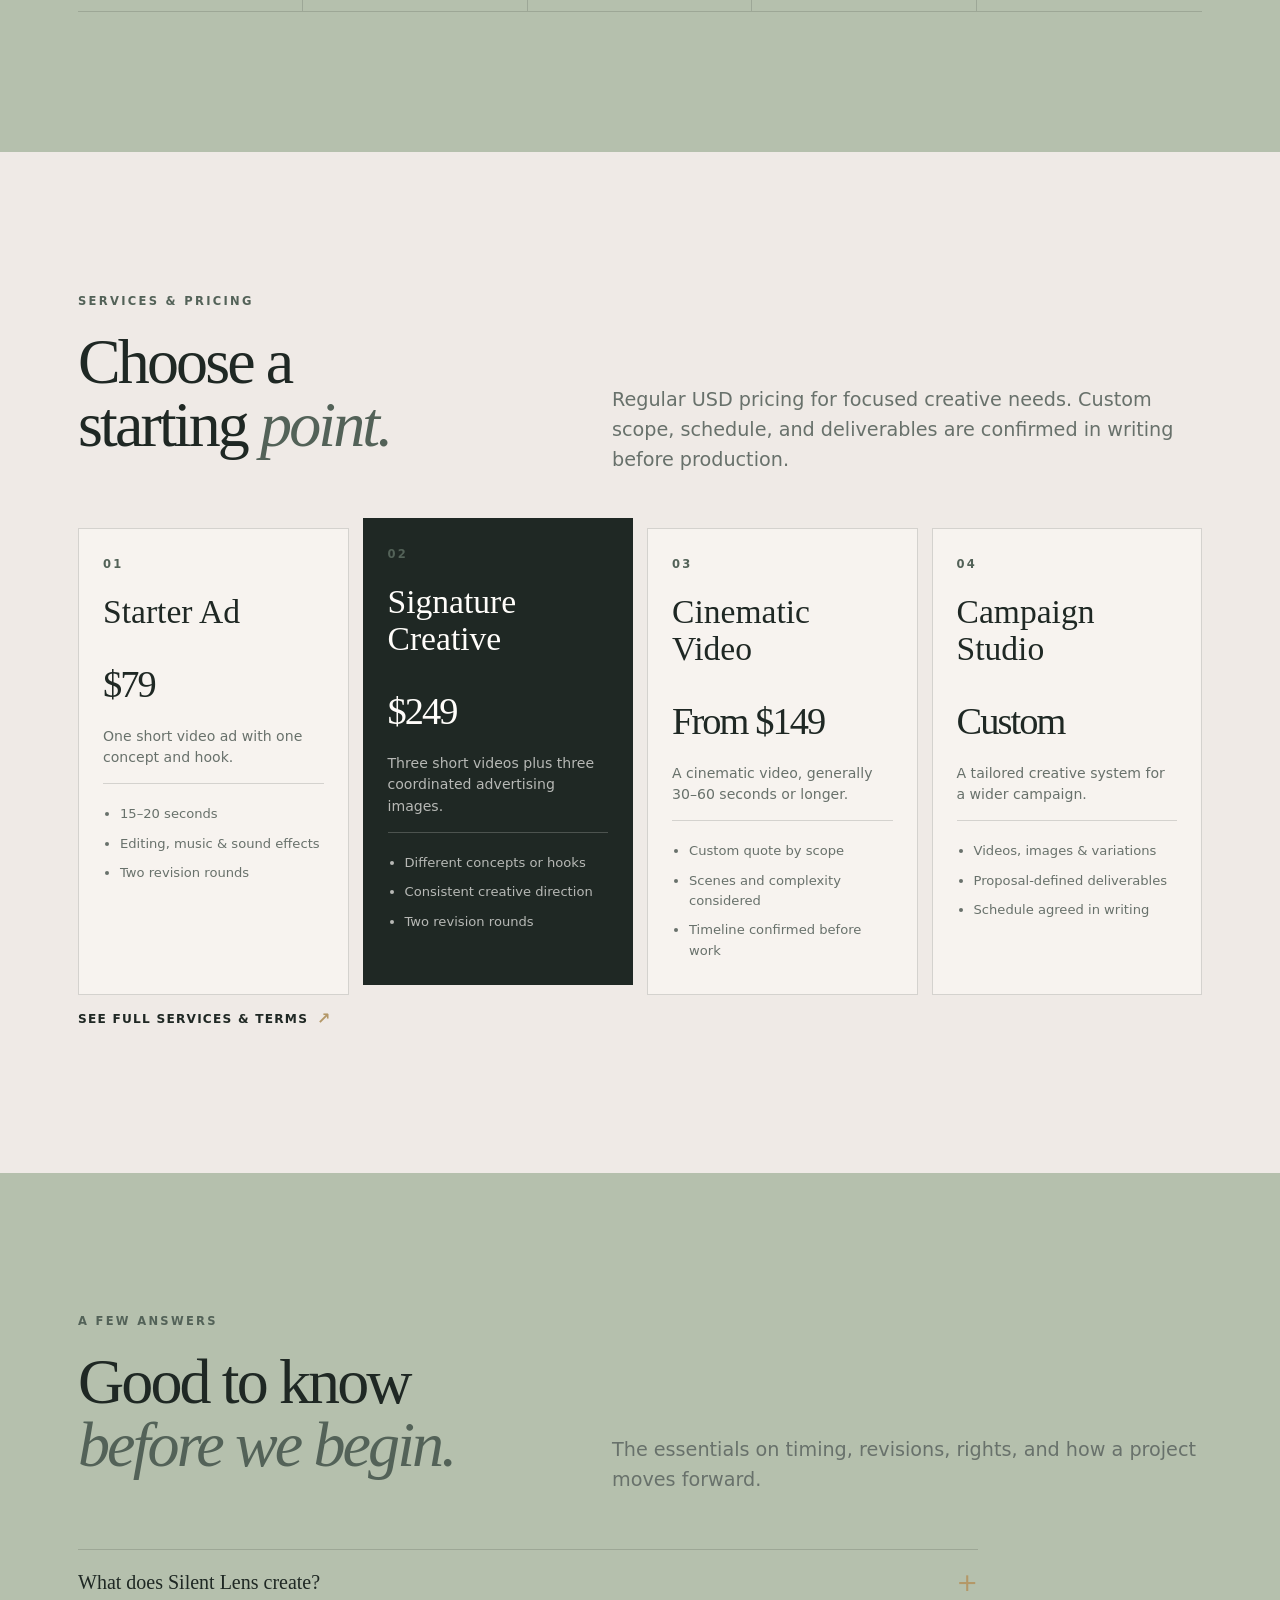
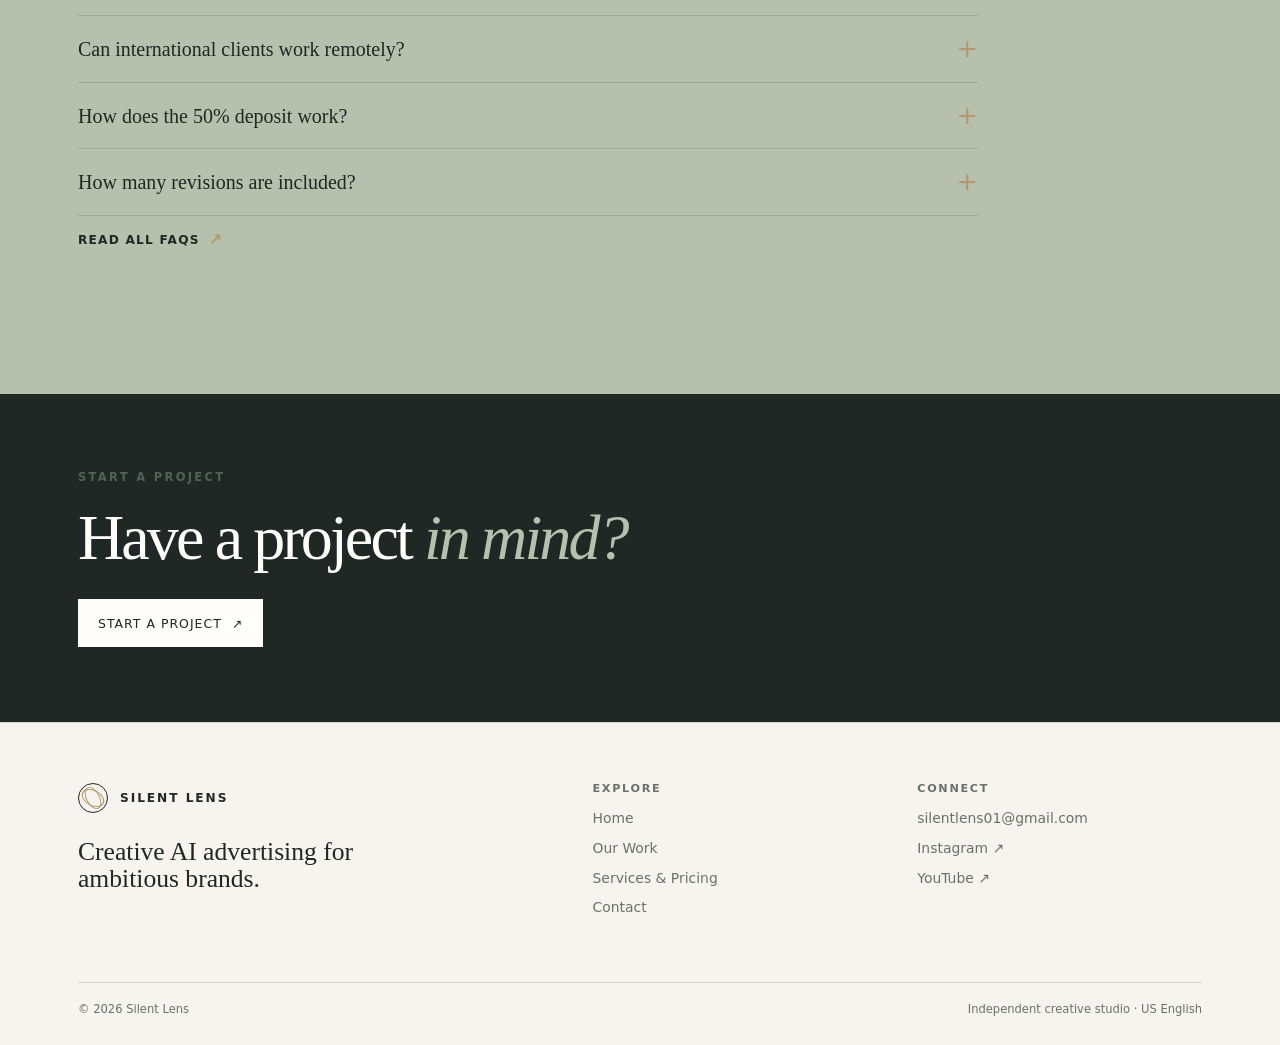
==== commit 620d07c5: "Add EMBER and VAYORA concept ads" ====
--- a/index.html
+++ b/index.html
@@ -29,9 +29,9 @@
     <figure class="hero-visual"><img src="assets/hero-bottle.svg" width="800" height="1000" alt="Abstract editorial still life of a sculptural amber perfume bottle on warm stone"><figcaption class="visual-caption"><span>Still life / concept image</span><span>Silent Lens · 001</span></figcaption></figure>
   </div></section>
 
-  <section class="section" id="selected-work"><div class="container"><div class="split-heading"><div><p class="eyebrow">Selected work</p><h2>Ideas made <em>visible.</em></h2></div><p class="lede">A small selection of concept-led directions. Real project titles, links, and case-study details can be added as the studio portfolio grows.</p></div><div class="work-grid">
-    <a class="project-card" href="work.html#project-one"><div class="project-image"><img src="assets/project-scent.svg" loading="lazy" alt="Concept project image with a glass bottle and soft sage light"><span class="project-label">Concept Project</span></div><div class="project-meta"><div><h3>Project Title Placeholder</h3><p>Cinematic Product Film</p></div><span class="arrow" aria-hidden="true">↗</span></div></a>
-    <a class="project-card" href="work.html#project-two"><div class="project-image"><img src="assets/project-orbit.svg" loading="lazy" alt="Concept project image with an abstract orbit and champagne-gold light"><span class="project-label">Concept Project</span></div><div class="project-meta"><div><h3>Project Title Placeholder</h3><p>Performance Creative</p></div><span class="arrow" aria-hidden="true">↗</span></div></a>
+  <section class="section" id="selected-work"><div class="container"><div class="split-heading"><div><p class="eyebrow">Selected work</p><h2>Ideas made <em>visible.</em></h2></div><p class="lede">Two concept-led advertising directions, presented as creative studies rather than work created for real clients.</p></div><div class="work-grid">
+    <a class="project-card" href="work.html#project-one"><div class="project-image"><img src="assets/project-scent.svg" loading="lazy" alt="Warm autumn concept still life for EMBER dark chocolate"><span class="project-label">Concept Project</span></div><div class="project-meta"><div><h3>EMBER — Autumn Magic</h3><p>Luxury Food &amp; Beverage · Concept Ad</p></div><span class="arrow" aria-hidden="true">↗</span></div></a>
+    <a class="project-card" href="work.html#project-two"><div class="project-image"><img src="assets/project-orbit.svg" loading="lazy" alt="Premium sneaker concept still life for VAYORA"><span class="project-label">Concept Project</span></div><div class="project-meta"><div><h3>VAYORA — Own the Ground</h3><p>Fashion &amp; Footwear · Concept Ad</p></div><span class="arrow" aria-hidden="true">↗</span></div></a>
   </div></div></section>
 
   <section class="section sage-band"><div class="container"><div class="split-heading"><div><p class="eyebrow">What we make</p><h2>Creative with a <em>point of view.</em></h2></div><p class="lede">The right mix of AI imagery, human direction, and considered post-production — shaped around the story your brand needs to tell.</p></div><div class="service-grid"><article class="service-item"><span class="service-number">01 / 03</span><h3>Cinematic AI Advertising</h3><p>Atmospheric scenes and product worlds developed for brand films, launches, and high-impact placements.</p><a class="text-link" href="services.html">Explore services</a></article><article class="service-item"><span class="service-number">02 / 03</span><h3>Performance Creative</h3><p>Short-form concepts, hooks, and variations designed to give your testing pipeline more thoughtful options.</p><a class="text-link" href="services.html">Explore services</a></article><article class="service-item"><span class="service-number">03 / 03</span><h3>AI Visual Systems</h3><p>Advertising images, visual consistency, and campaign-ready art direction for a cohesive brand presence.</p><a class="text-link" href="services.html">Explore services</a></article></div></div></section>
--- a/styles.css
+++ b/styles.css
@@ -138,6 +138,8 @@
 .work-detail:nth-child(even) { grid-template-columns: .85fr 1.15fr; }
 .work-detail:nth-child(even) .work-detail-media { order: 2; }
 .work-detail-media img { width: 100%; aspect-ratio: 1.25 / 1; object-fit: cover; }
+.video-frame { width: min(100%, 390px); margin-inline: auto; aspect-ratio: 9 / 16; overflow: hidden; background: var(--ink); }
+.video-frame iframe { display: block; width: 100%; height: 100%; border: 0; }
 .work-detail-copy h2 { margin-bottom: 15px; font-size: clamp(2.2rem, 4vw, 4.4rem); }
 .work-detail-copy .small { margin-bottom: 20px; }
 .note-box { padding: 18px 20px; margin-top: 28px; border-left: 2px solid var(--gold); background: rgba(255,255,255,.25); color: var(--muted); font-size: .86rem; }
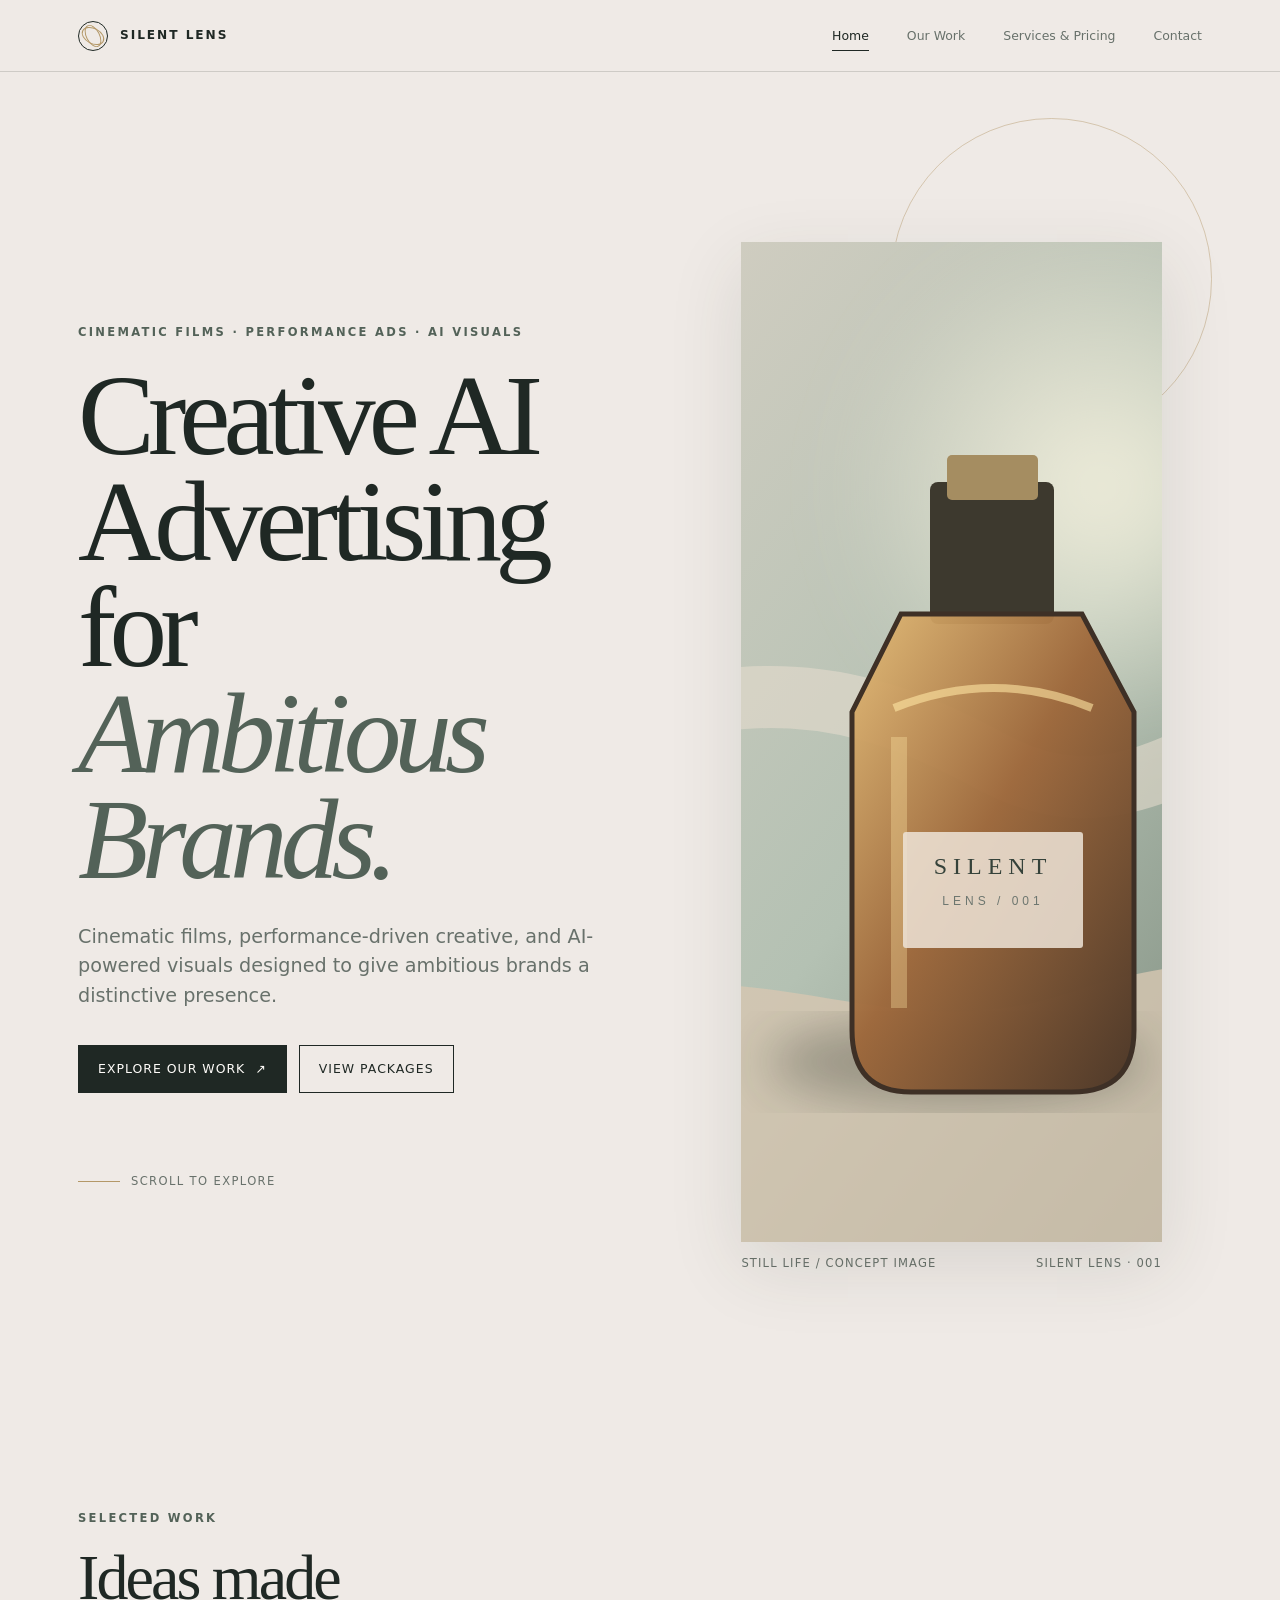
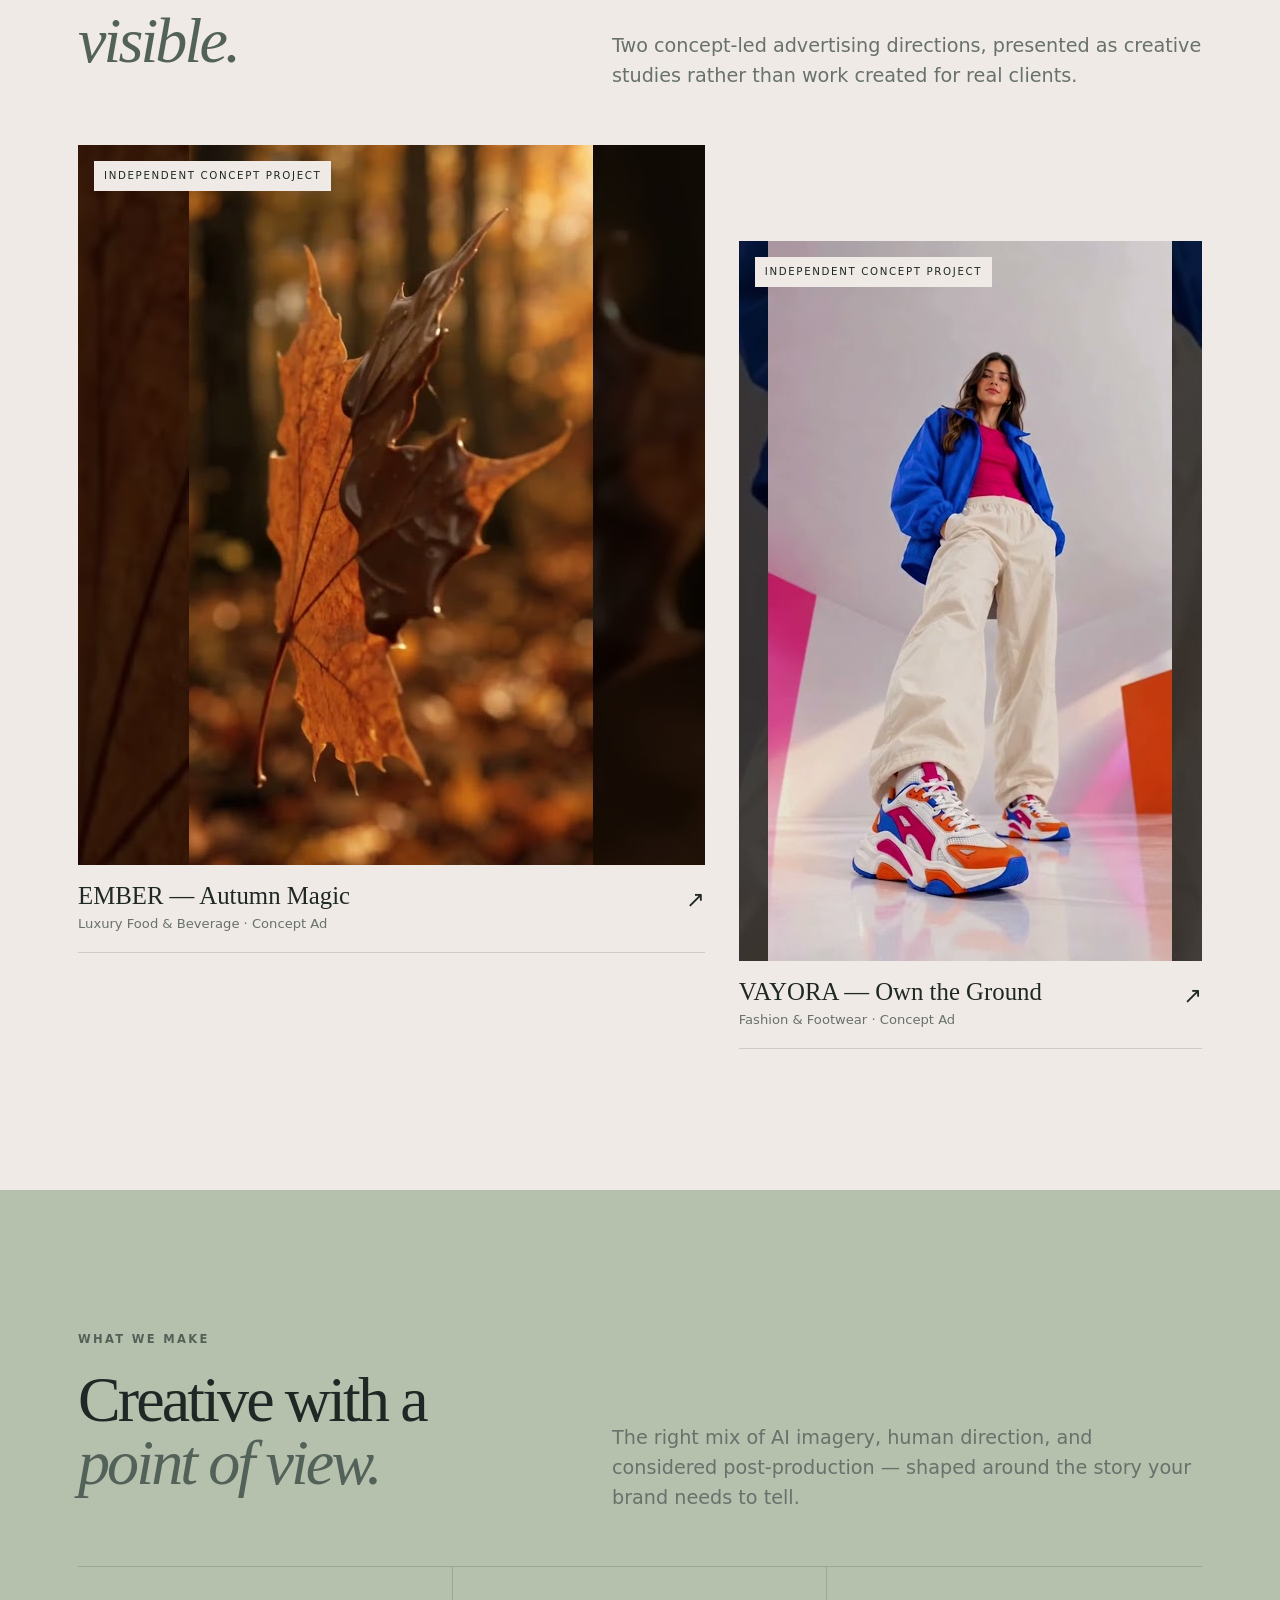
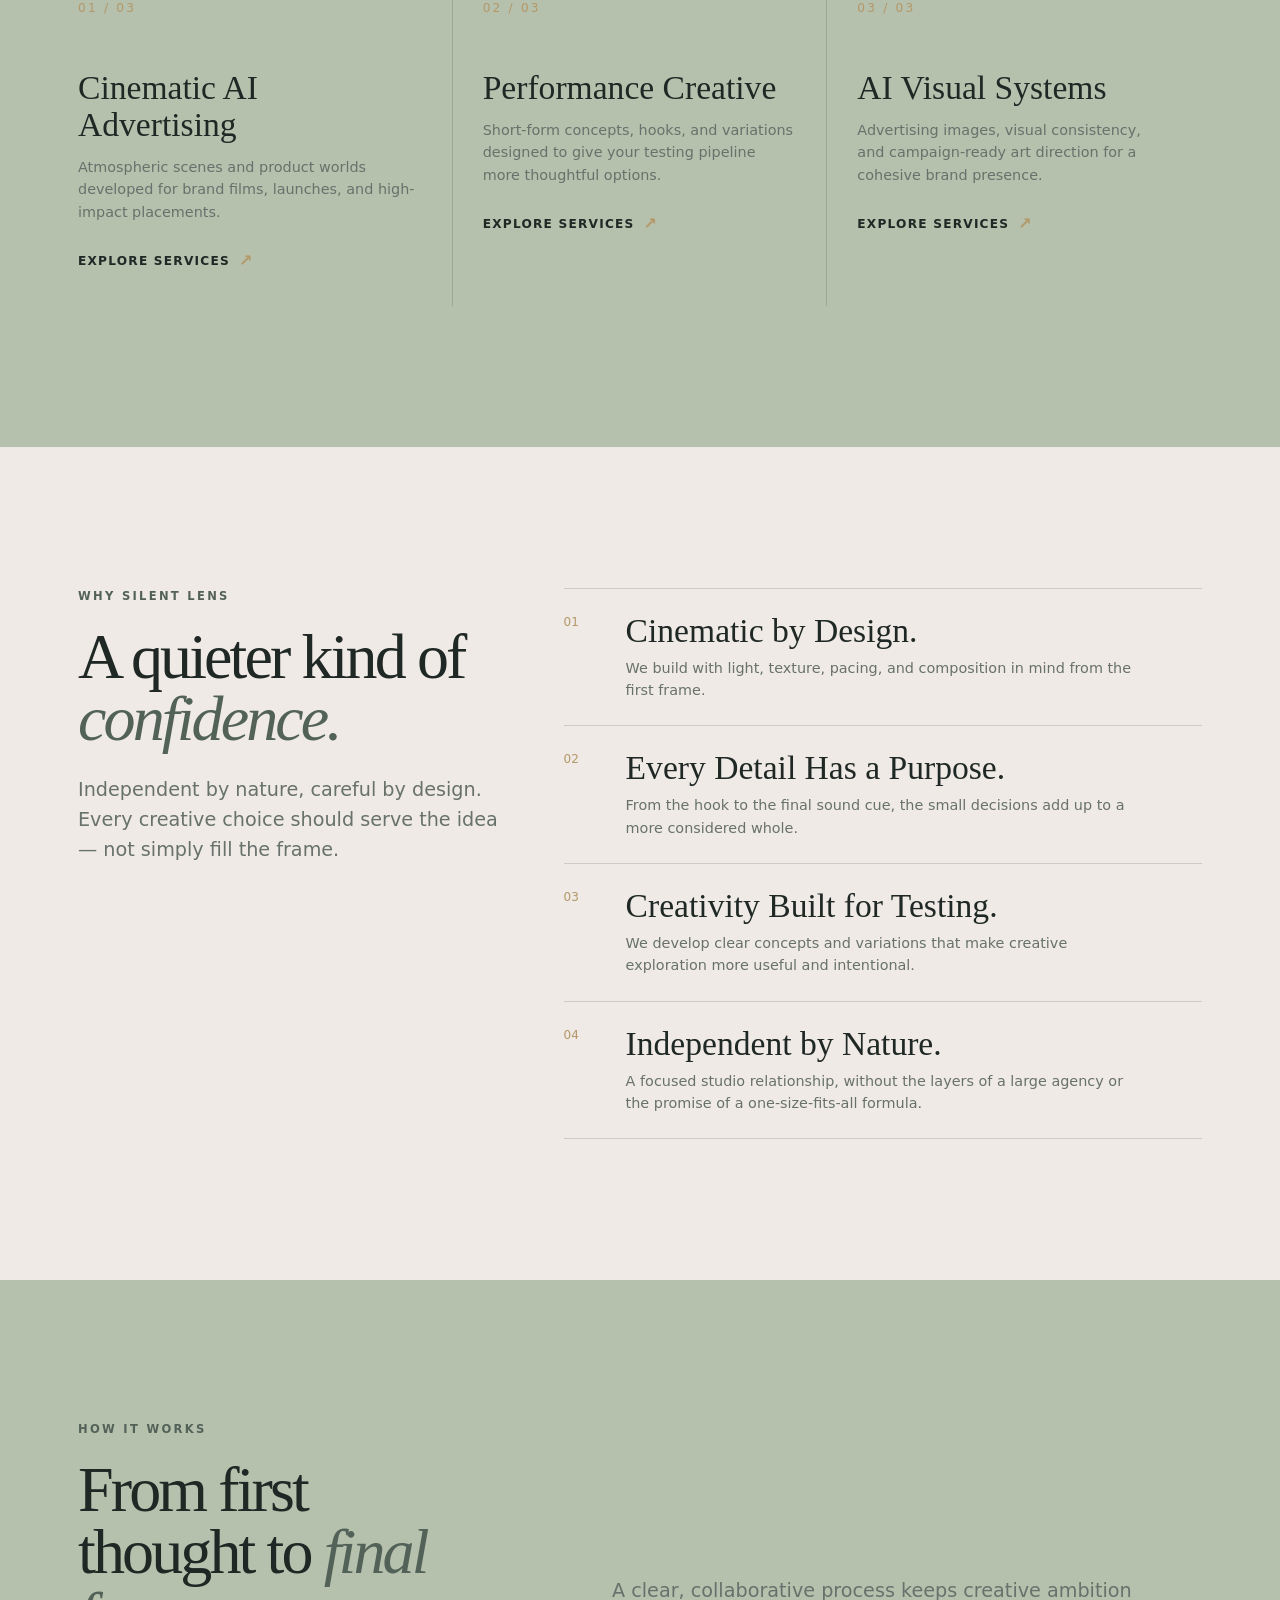
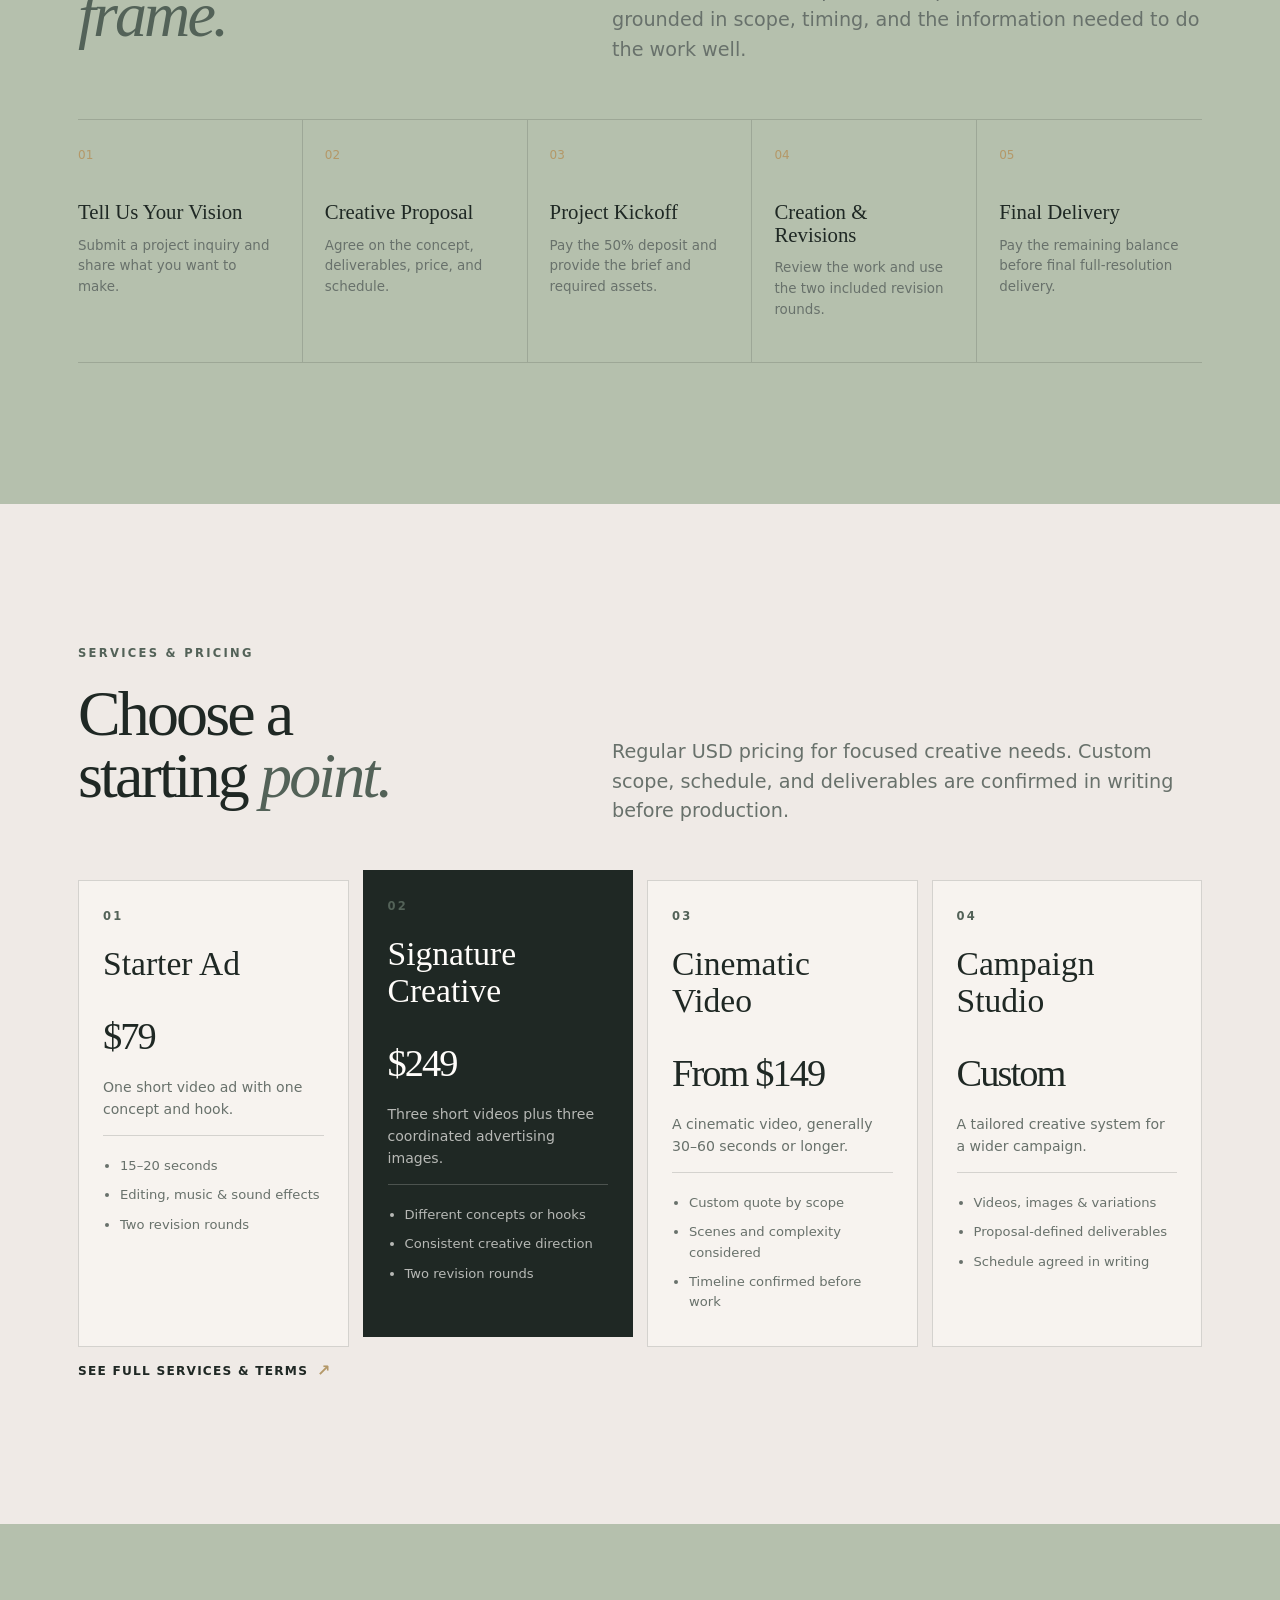
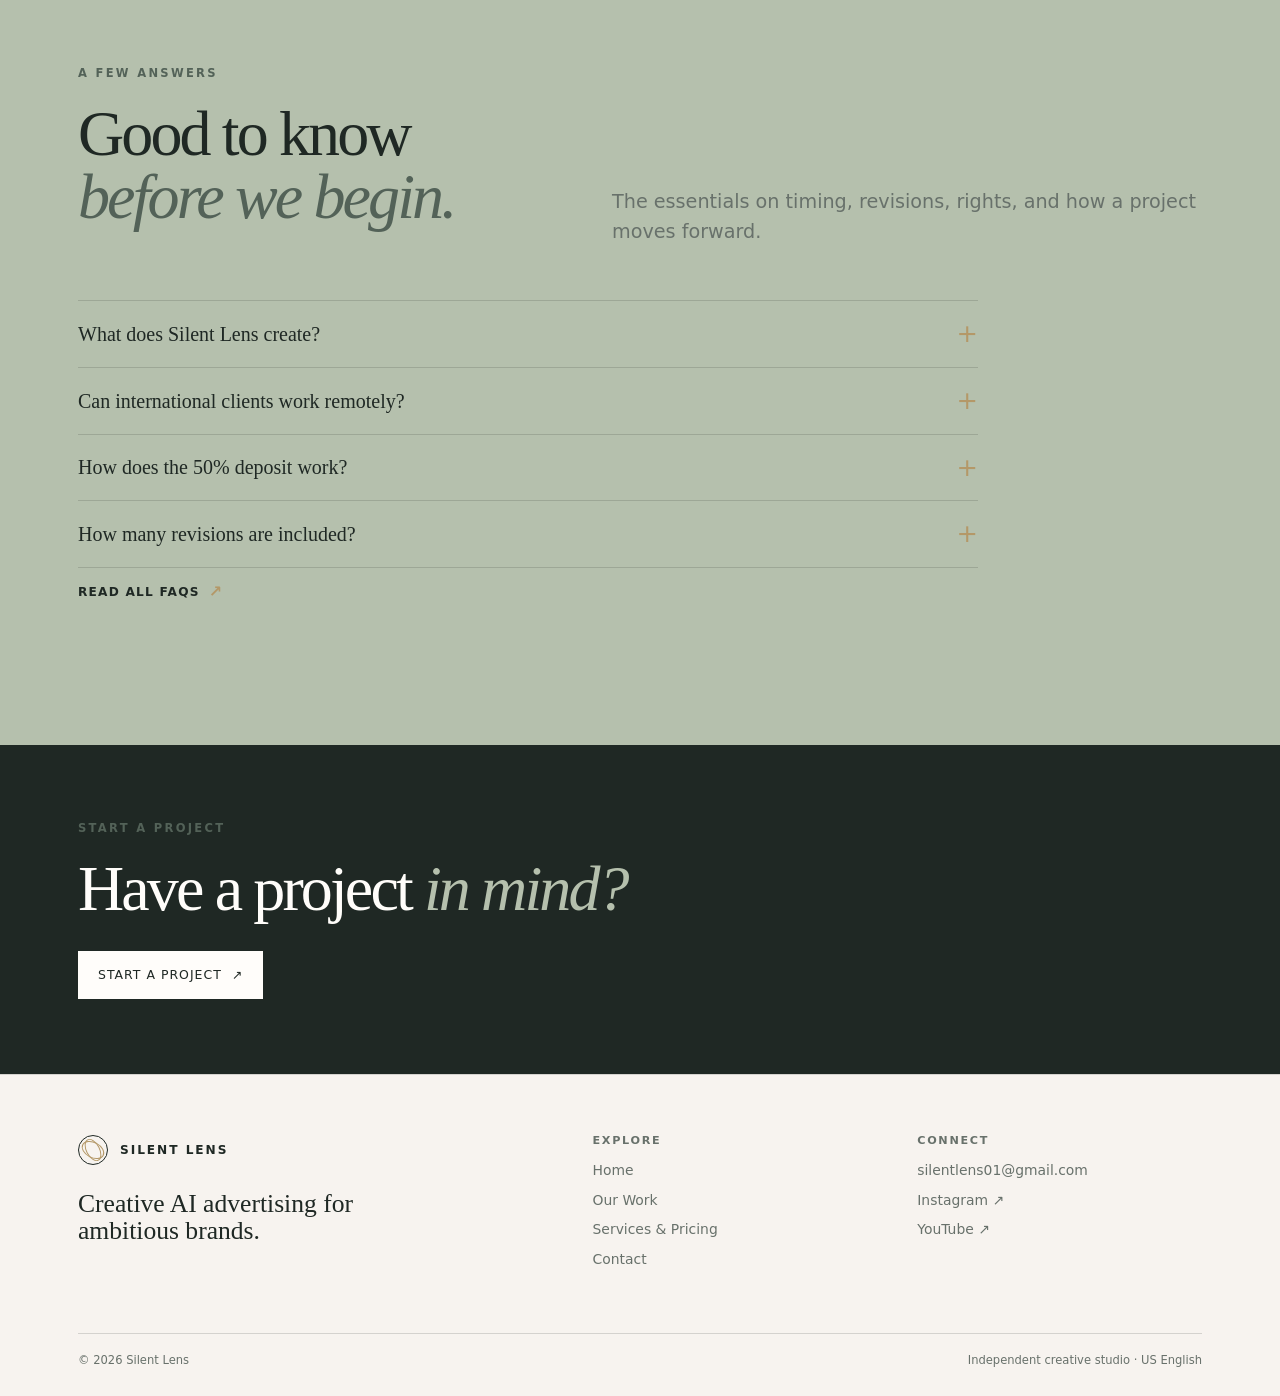
==== commit b21832f0: "Upgrade portfolio thumbnails and project presentation" ====
--- a/index.html
+++ b/index.html
@@ -30,8 +30,8 @@
   </div></section>
 
   <section class="section" id="selected-work"><div class="container"><div class="split-heading"><div><p class="eyebrow">Selected work</p><h2>Ideas made <em>visible.</em></h2></div><p class="lede">Two concept-led advertising directions, presented as creative studies rather than work created for real clients.</p></div><div class="work-grid">
-    <a class="project-card" href="work.html#project-one"><div class="project-image"><img src="assets/project-scent.svg" loading="lazy" alt="Warm autumn concept still life for EMBER dark chocolate"><span class="project-label">Concept Project</span></div><div class="project-meta"><div><h3>EMBER — Autumn Magic</h3><p>Luxury Food &amp; Beverage · Concept Ad</p></div><span class="arrow" aria-hidden="true">↗</span></div></a>
-    <a class="project-card" href="work.html#project-two"><div class="project-image"><img src="assets/project-orbit.svg" loading="lazy" alt="Premium sneaker concept still life for VAYORA"><span class="project-label">Concept Project</span></div><div class="project-meta"><div><h3>VAYORA — Own the Ground</h3><p>Fashion &amp; Footwear · Concept Ad</p></div><span class="arrow" aria-hidden="true">↗</span></div></a>
+    <a class="project-card" href="work.html#project-one"><div class="project-image"><img src="assets/ember-thumbnail.jpg" loading="lazy" width="1280" height="720" alt="Official video thumbnail showing EMBER dark chocolate in a warm autumn atmosphere"><span class="project-label">Independent Concept Project</span></div><div class="project-meta"><div><h3>EMBER — Autumn Magic</h3><p>Luxury Food &amp; Beverage · Concept Ad</p></div><span class="arrow" aria-hidden="true">↗</span></div></a>
+    <a class="project-card" href="work.html#project-two"><div class="project-image"><img src="assets/vayora-thumbnail.jpg" loading="lazy" width="1280" height="720" alt="Official video thumbnail showing a colorful premium sneaker for VAYORA"><span class="project-label">Independent Concept Project</span></div><div class="project-meta"><div><h3>VAYORA — Own the Ground</h3><p>Fashion &amp; Footwear · Concept Ad</p></div><span class="arrow" aria-hidden="true">↗</span></div></a>
   </div></div></section>
 
   <section class="section sage-band"><div class="container"><div class="split-heading"><div><p class="eyebrow">What we make</p><h2>Creative with a <em>point of view.</em></h2></div><p class="lede">The right mix of AI imagery, human direction, and considered post-production — shaped around the story your brand needs to tell.</p></div><div class="service-grid"><article class="service-item"><span class="service-number">01 / 03</span><h3>Cinematic AI Advertising</h3><p>Atmospheric scenes and product worlds developed for brand films, launches, and high-impact placements.</p><a class="text-link" href="services.html">Explore services</a></article><article class="service-item"><span class="service-number">02 / 03</span><h3>Performance Creative</h3><p>Short-form concepts, hooks, and variations designed to give your testing pipeline more thoughtful options.</p><a class="text-link" href="services.html">Explore services</a></article><article class="service-item"><span class="service-number">03 / 03</span><h3>AI Visual Systems</h3><p>Advertising images, visual consistency, and campaign-ready art direction for a cohesive brand presence.</p><a class="text-link" href="services.html">Explore services</a></article></div></div></section>
--- a/styles.css
+++ b/styles.css
@@ -142,6 +142,7 @@
 .video-frame iframe { display: block; width: 100%; height: 100%; border: 0; }
 .work-detail-copy h2 { margin-bottom: 15px; font-size: clamp(2.2rem, 4vw, 4.4rem); }
 .work-detail-copy .small { margin-bottom: 20px; }
+.tagline { margin: -4px 0 20px; color: var(--sage-deep); font-family: var(--serif); font-size: 1.15rem; font-style: italic; }
 .note-box { padding: 18px 20px; margin-top: 28px; border-left: 2px solid var(--gold); background: rgba(255,255,255,.25); color: var(--muted); font-size: .86rem; }
 
 .pricing-intro { display: flex; justify-content: space-between; gap: 50px; align-items: end; margin-bottom: 50px; }
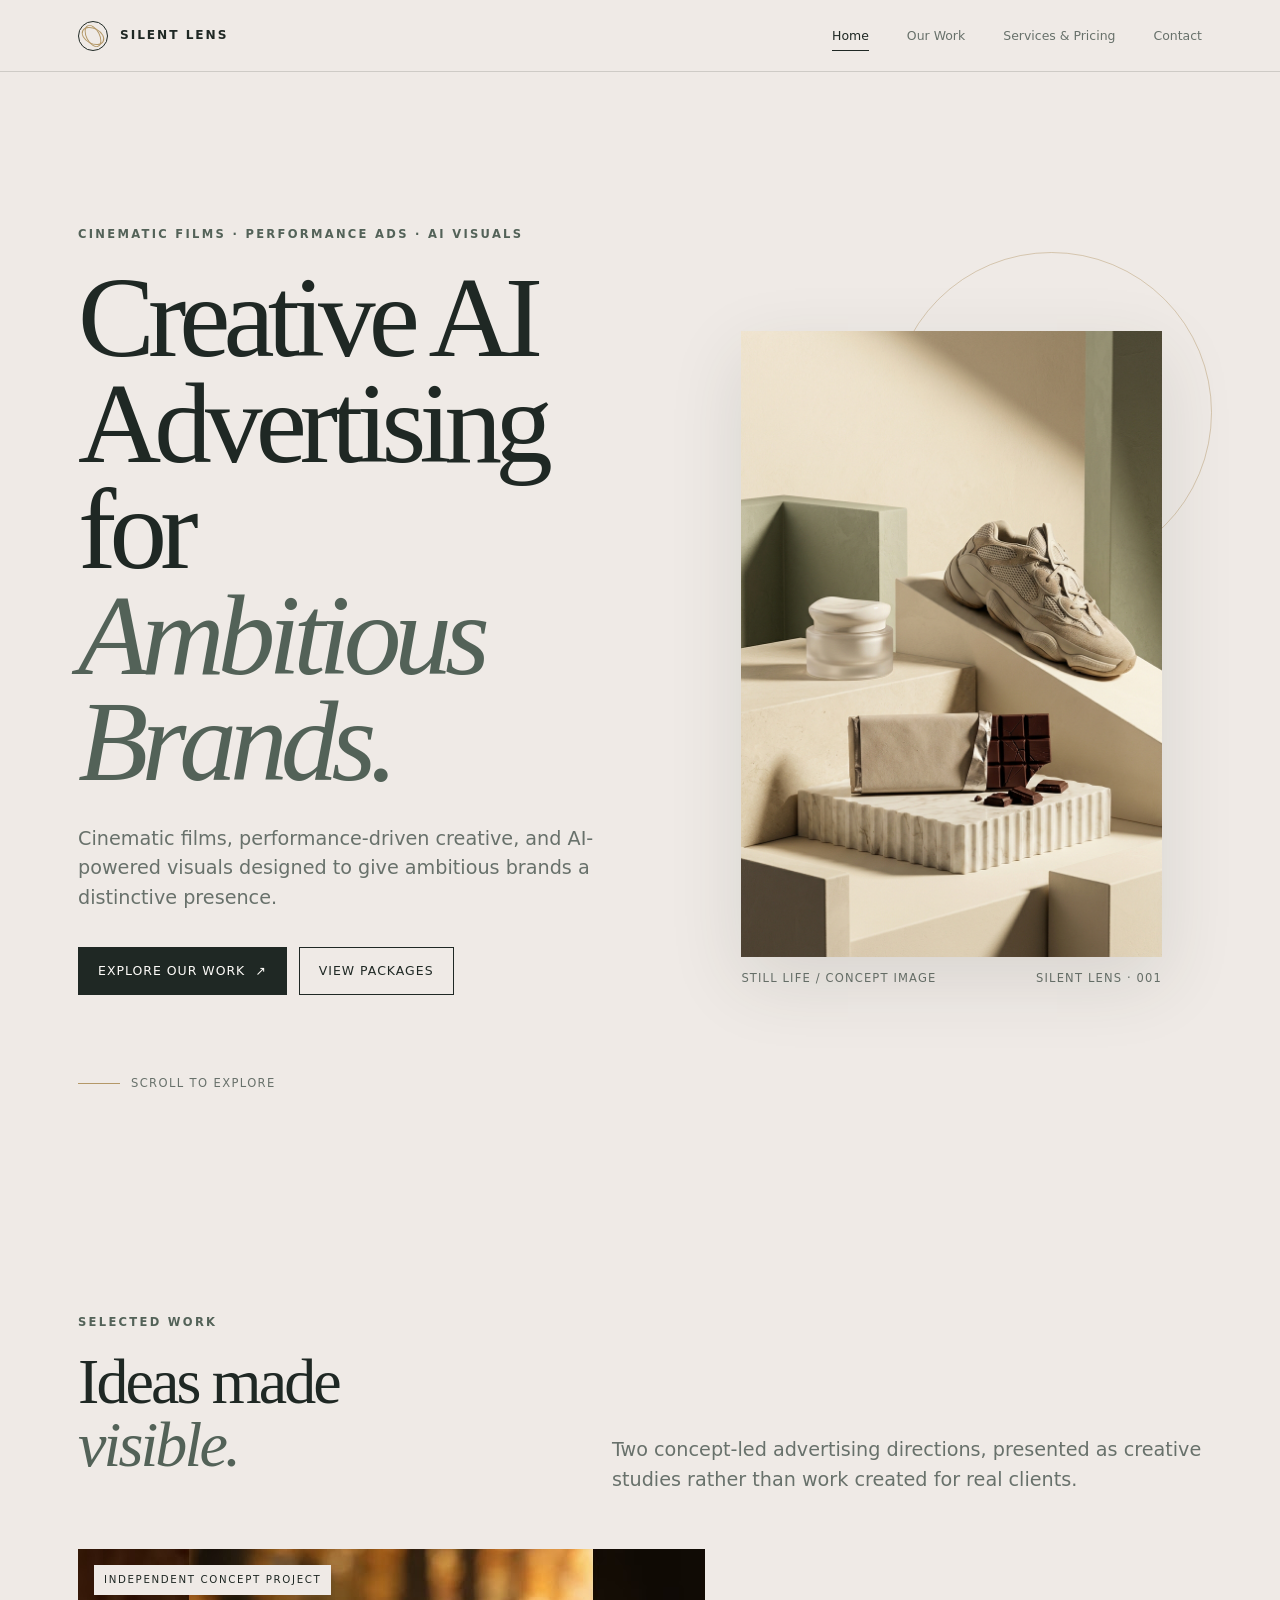
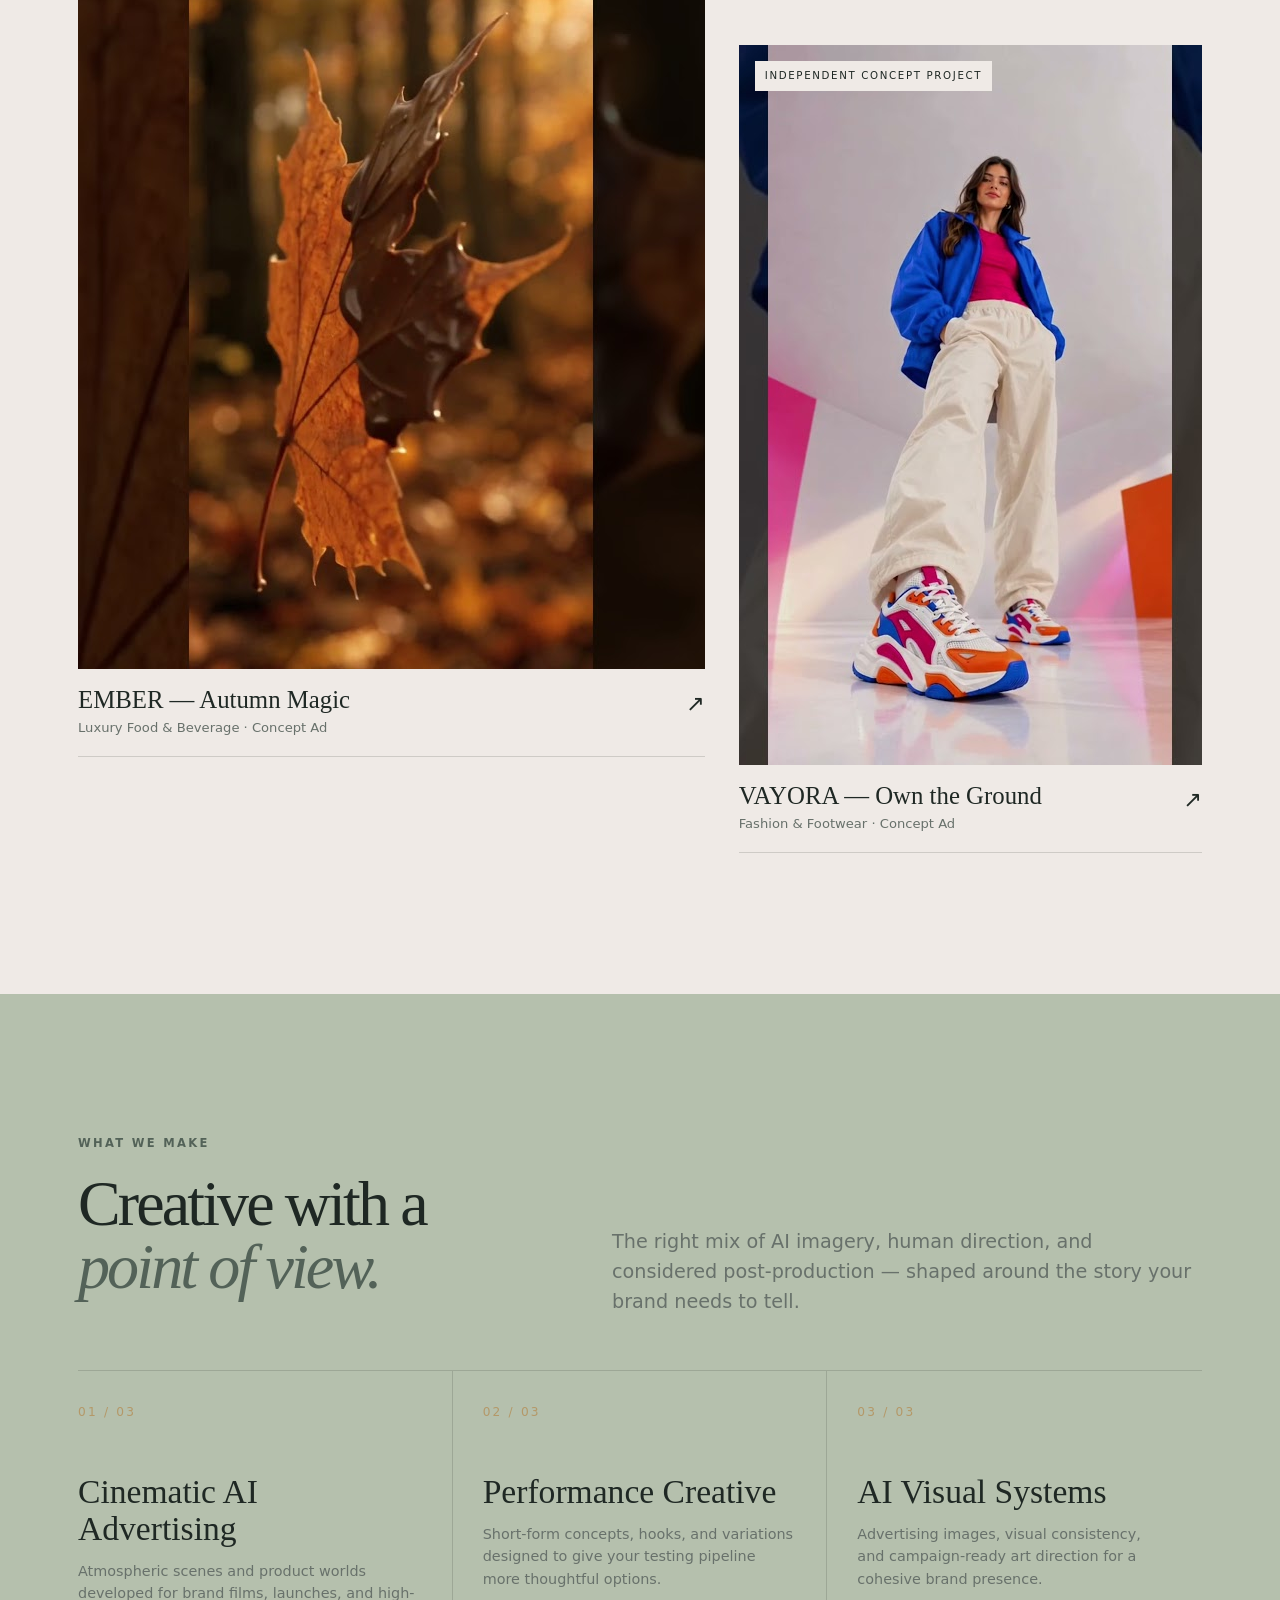
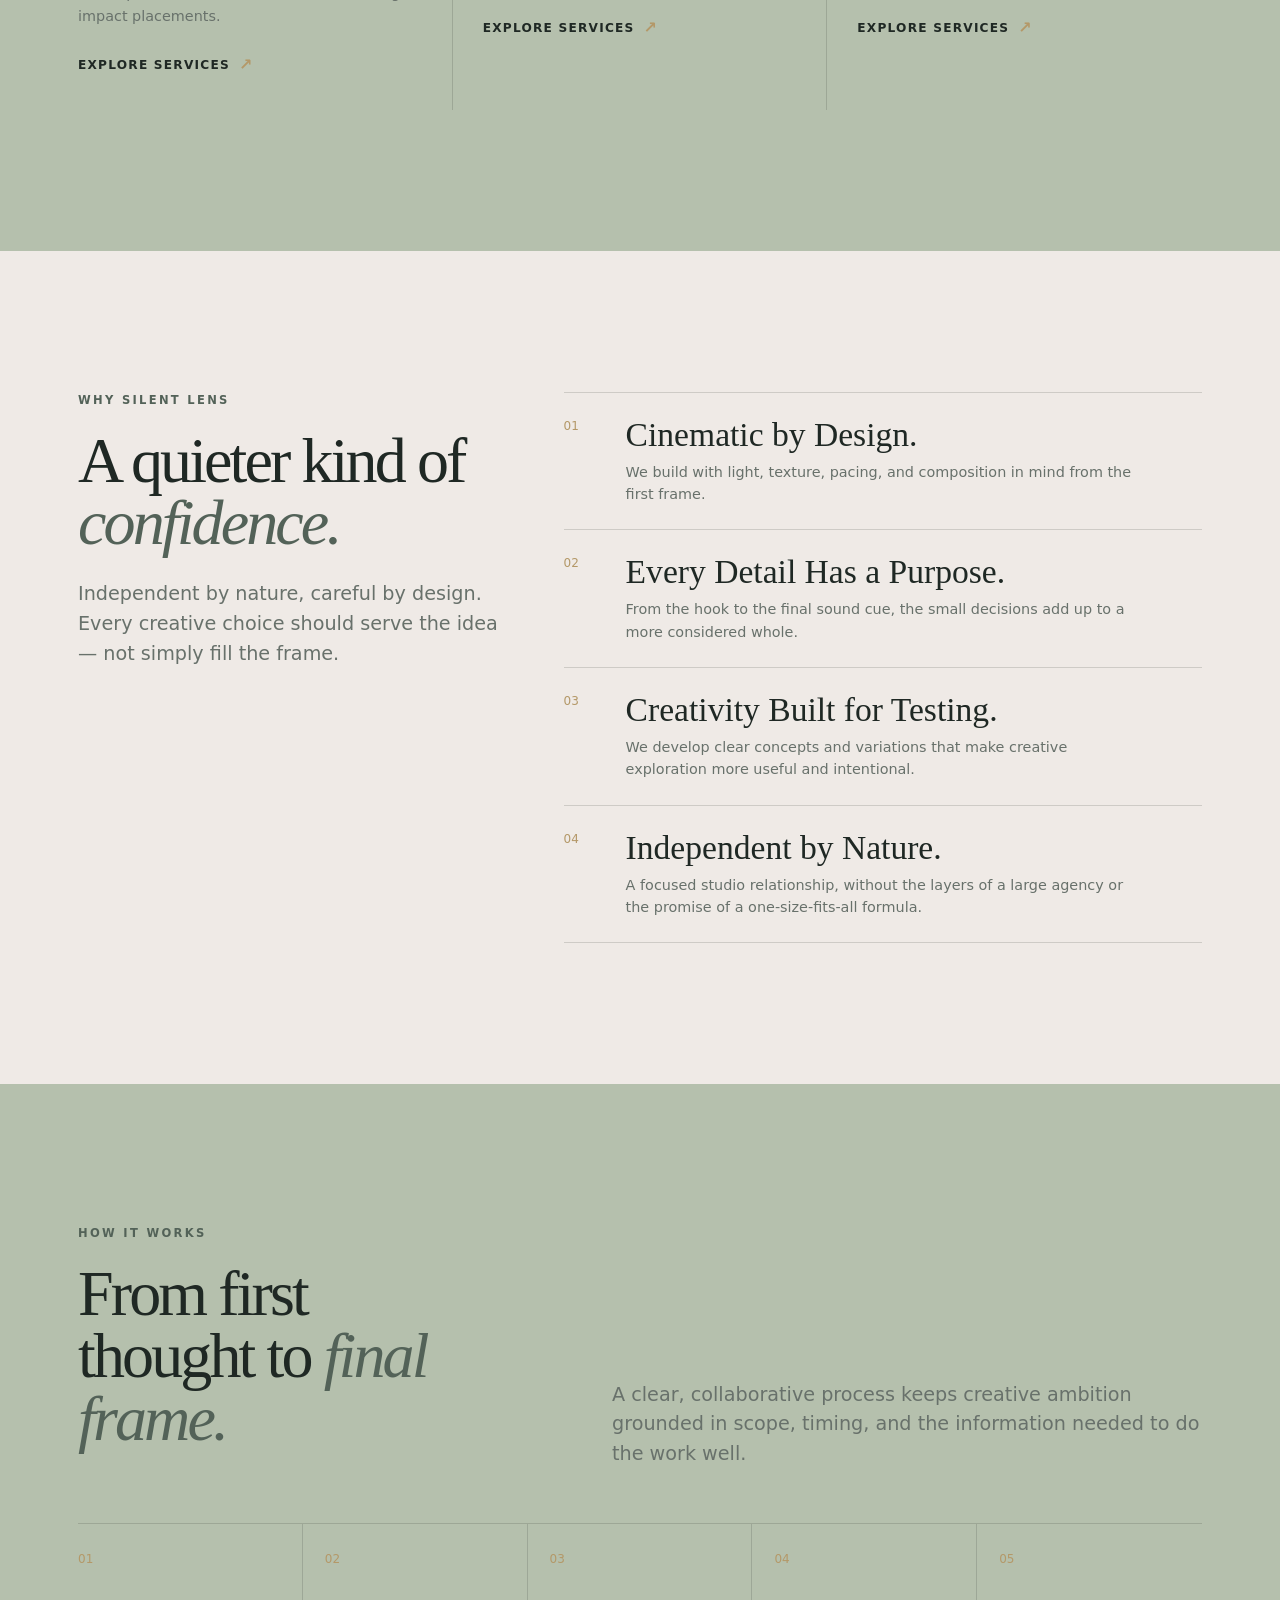
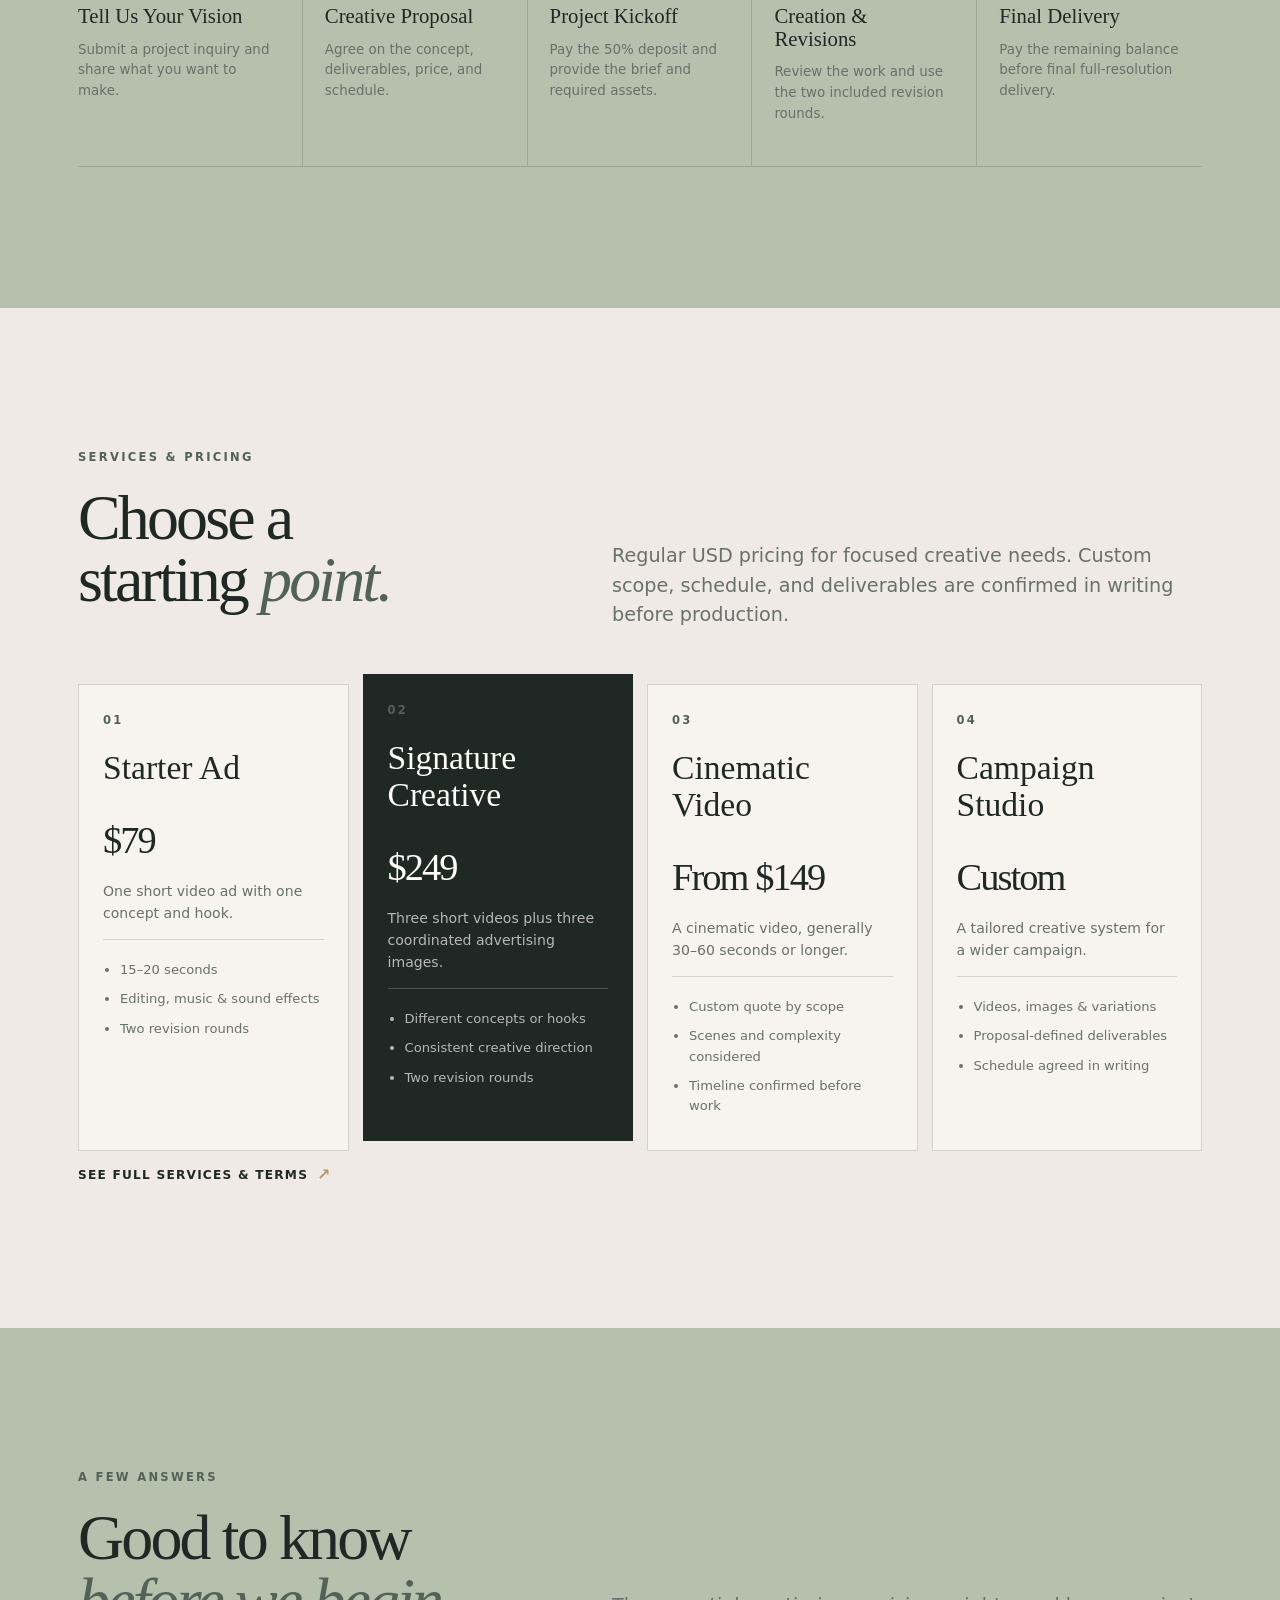
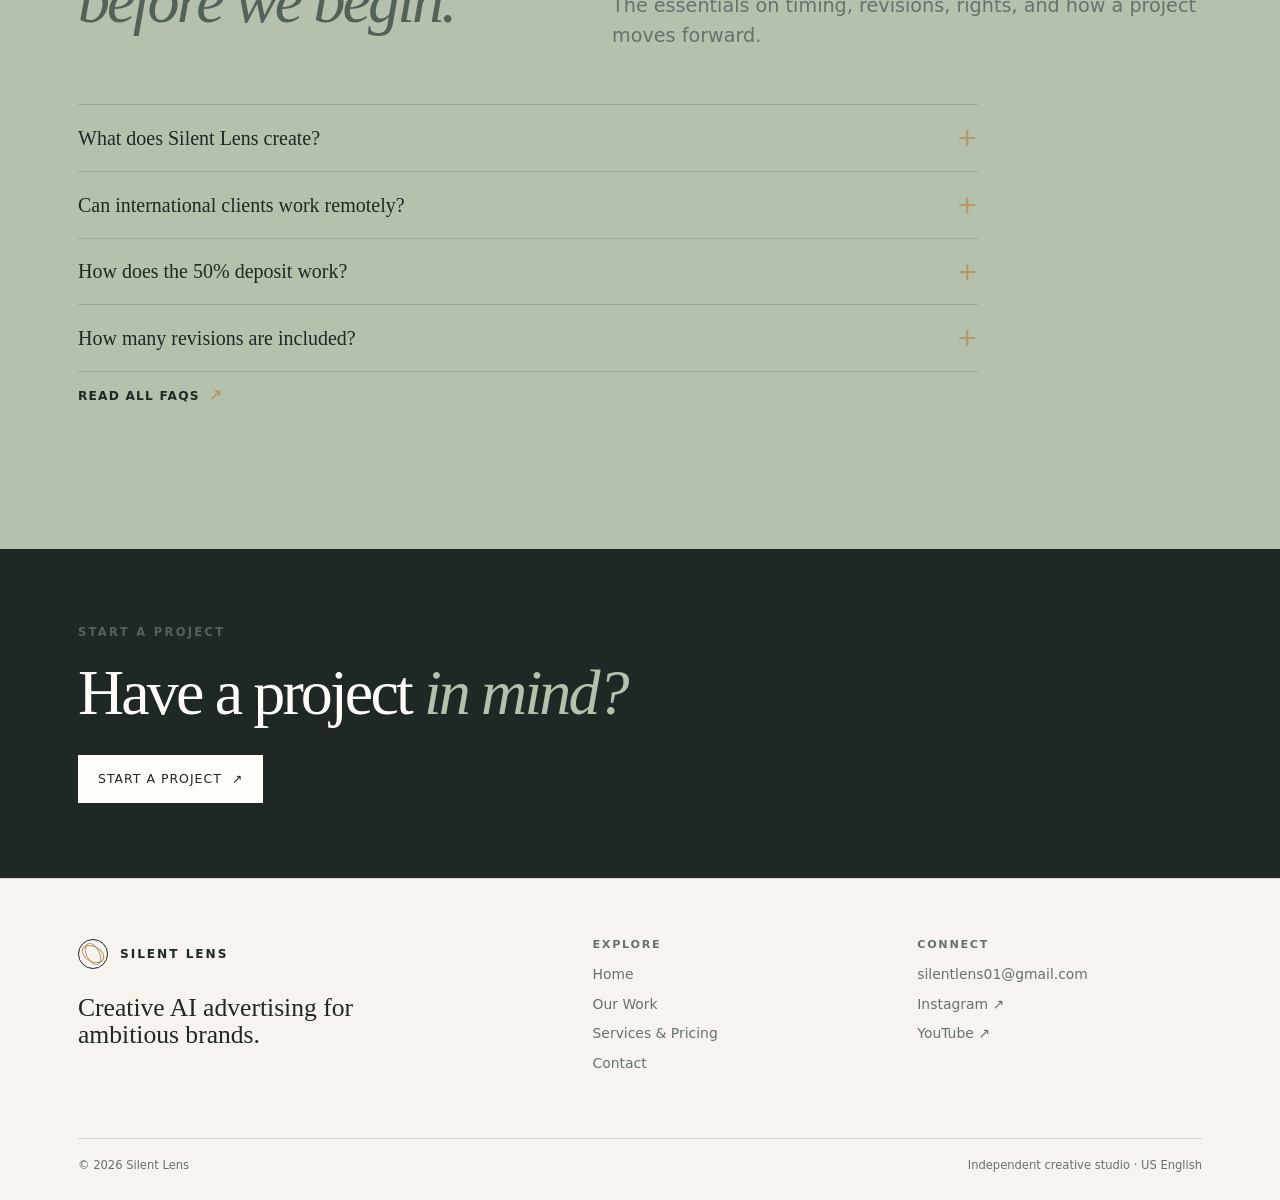
==== commit b3b5230e: "Replace homepage hero image" ====
--- a/index.html
+++ b/index.html
@@ -9,7 +9,7 @@
   <meta property="og:title" content="Silent Lens — Creative AI Advertising">
   <meta property="og:description" content="Cinematic films, performance-driven creative, and AI-powered visuals for ambitious brands.">
   <meta property="og:type" content="website">
-  <meta property="og:image" content="assets/hero-bottle.svg">
+  <meta property="og:image" content="assets/hero-still-life-sneaker-chocolate.jpeg">
   <link rel="stylesheet" href="styles.css">
   <script defer src="script.js"></script>
 </head>
@@ -26,7 +26,7 @@
 <main>
   <section class="hero"><div class="container hero-grid">
     <div class="hero-copy"><p class="eyebrow">Cinematic Films · Performance Ads · AI Visuals</p><h1 class="display">Creative AI Advertising for <em>Ambitious Brands.</em></h1><p class="lede">Cinematic films, performance-driven creative, and AI-powered visuals designed to give ambitious brands a distinctive presence.</p><div class="hero-actions"><a class="btn" href="work.html">Explore Our Work <span>↗</span></a><a class="btn btn-secondary" href="services.html">View Packages</a></div><div class="hero-note">Scroll to explore</div></div>
-    <figure class="hero-visual"><img src="assets/hero-bottle.svg" width="800" height="1000" alt="Abstract editorial still life of a sculptural amber perfume bottle on warm stone"><figcaption class="visual-caption"><span>Still life / concept image</span><span>Silent Lens · 001</span></figcaption></figure>
+    <figure class="hero-visual"><img src="assets/hero-still-life-sneaker-chocolate.jpeg" width="848" height="1264" alt="Editorial still life of a cream sneaker and dark chocolate on sculptural cream plinths"><figcaption class="visual-caption"><span>Still life / concept image</span><span>Silent Lens · 001</span></figcaption></figure>
   </div></section>
 
   <section class="section" id="selected-work"><div class="container"><div class="split-heading"><div><p class="eyebrow">Selected work</p><h2>Ideas made <em>visible.</em></h2></div><p class="lede">Two concept-led advertising directions, presented as creative studies rather than work created for real clients.</p></div><div class="work-grid">
--- a/styles.css
+++ b/styles.css
@@ -62,7 +62,7 @@
 .hero-note::before { content: ''; width: 42px; height: 1px; background: var(--gold); }
 .hero-visual { position: relative; }
 .hero-visual::before { content: ''; position: absolute; width: 76%; aspect-ratio: 1; top: -12%; right: -12%; border: 1px solid rgba(180, 152, 104, .45); border-radius: 50%; }
-.hero-visual img { position: relative; width: 100%; aspect-ratio: 4 / 5; object-fit: cover; box-shadow: var(--shadow); }
+.hero-visual img { position: relative; width: 100%; height: auto; aspect-ratio: 848 / 1264; object-fit: contain; background: var(--cream); box-shadow: var(--shadow); }
 .visual-caption { display: flex; justify-content: space-between; gap: 16px; padding-top: 13px; color: var(--muted); font-size: .72rem; letter-spacing: .1em; text-transform: uppercase; }
 
 .split-heading { display: grid; grid-template-columns: .7fr 1.3fr; gap: 40px; align-items: end; margin-bottom: 48px; }
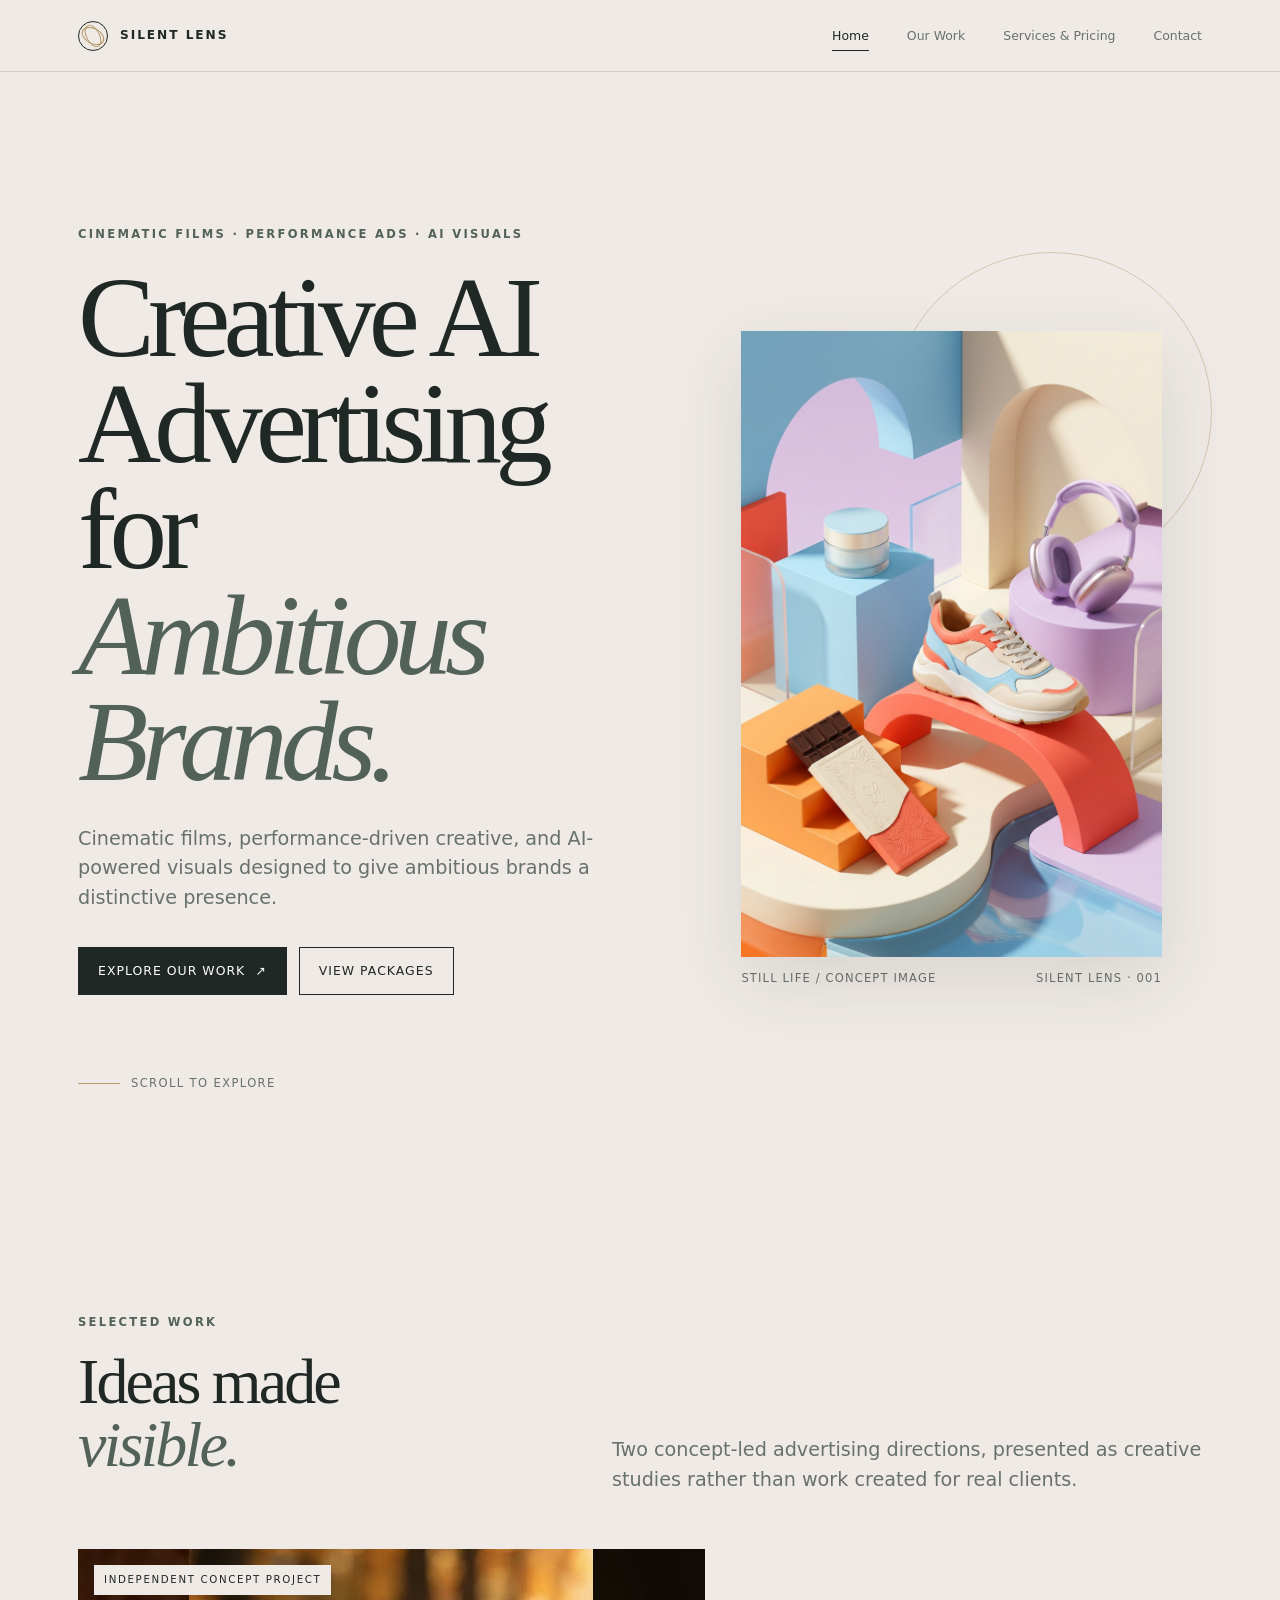
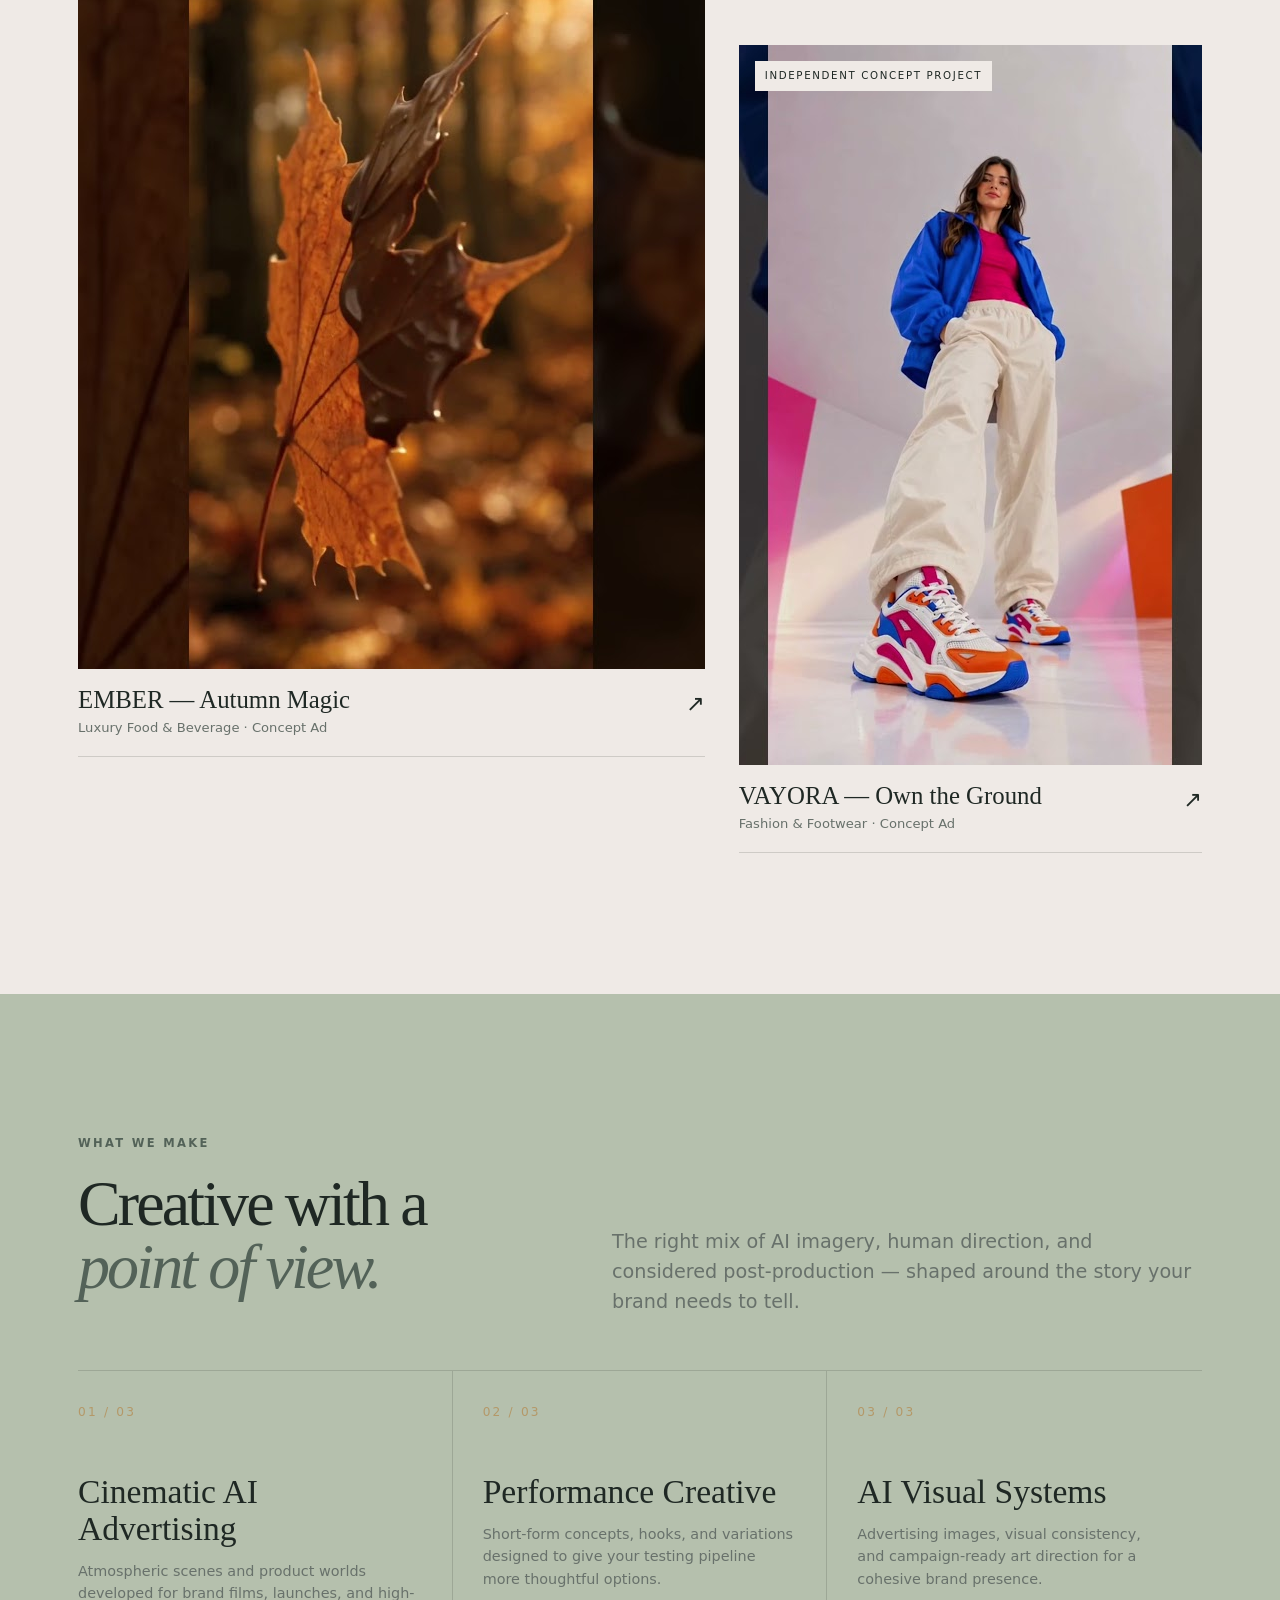
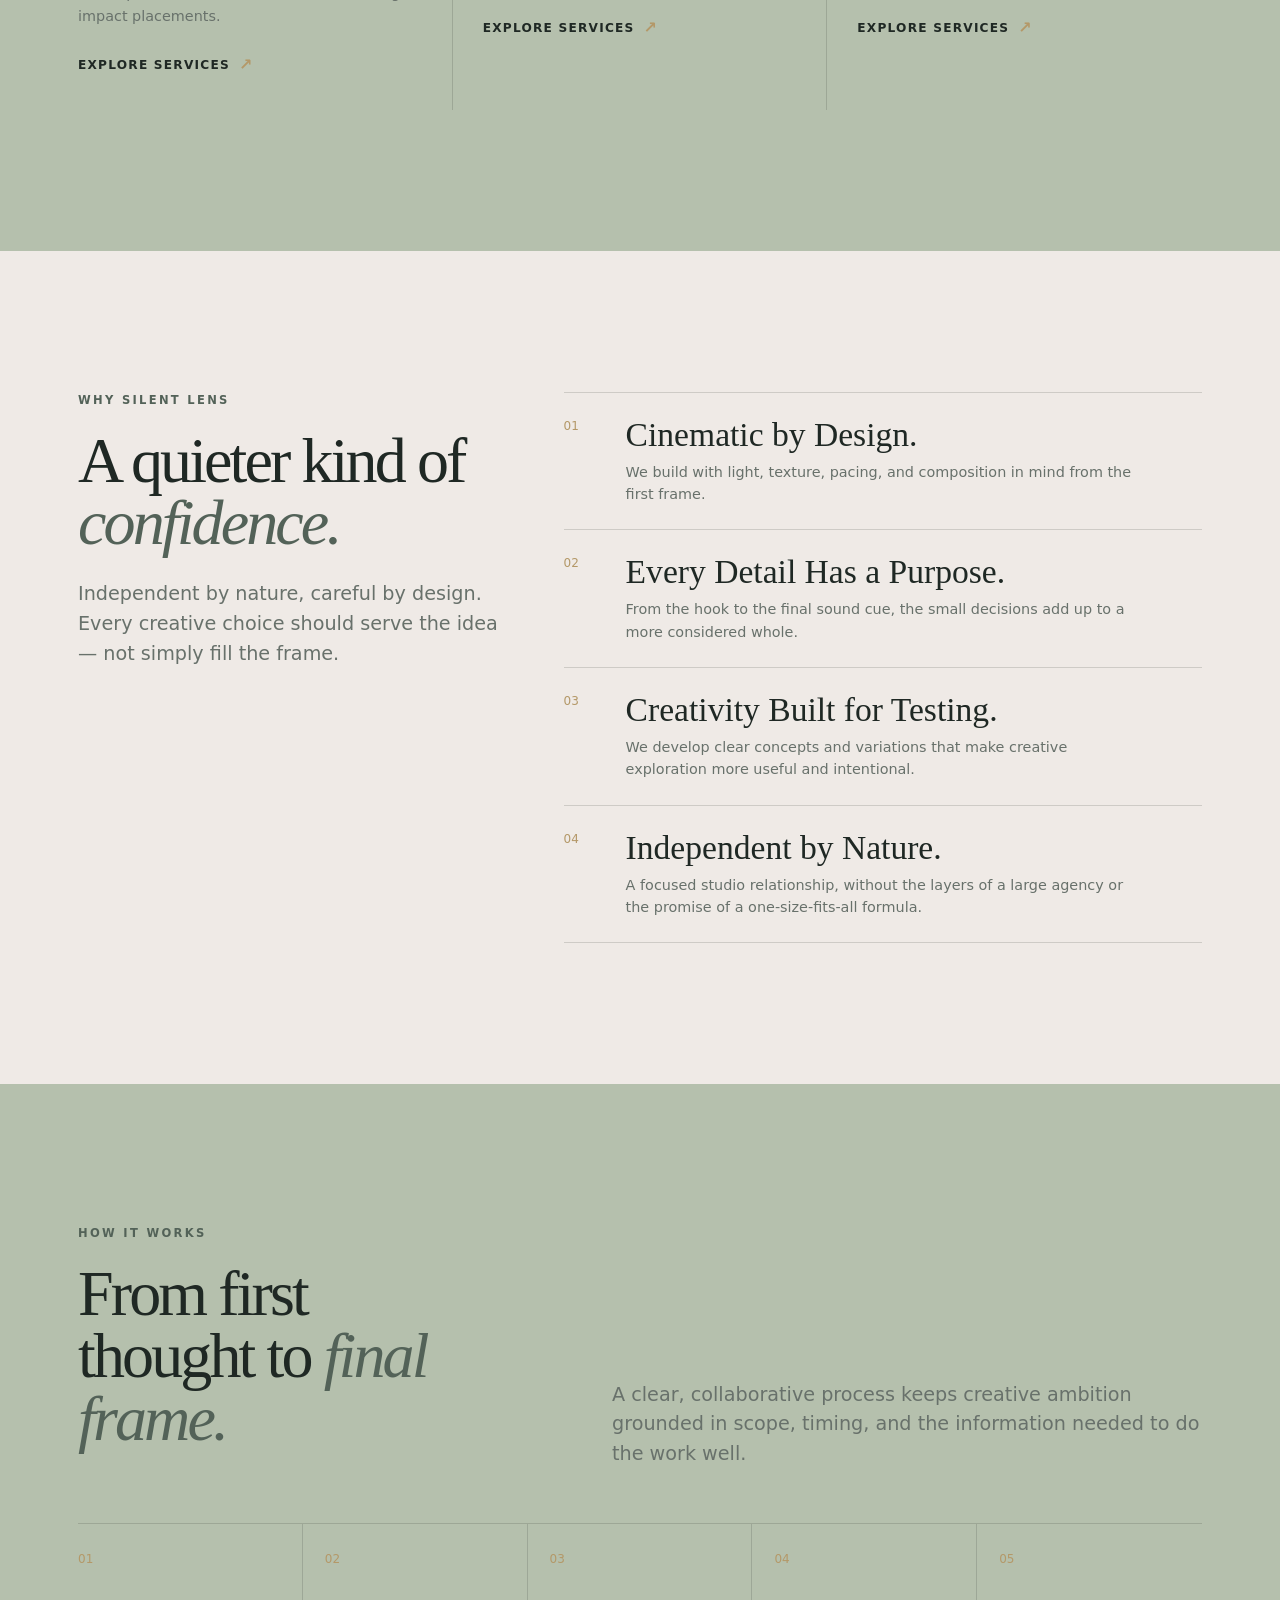
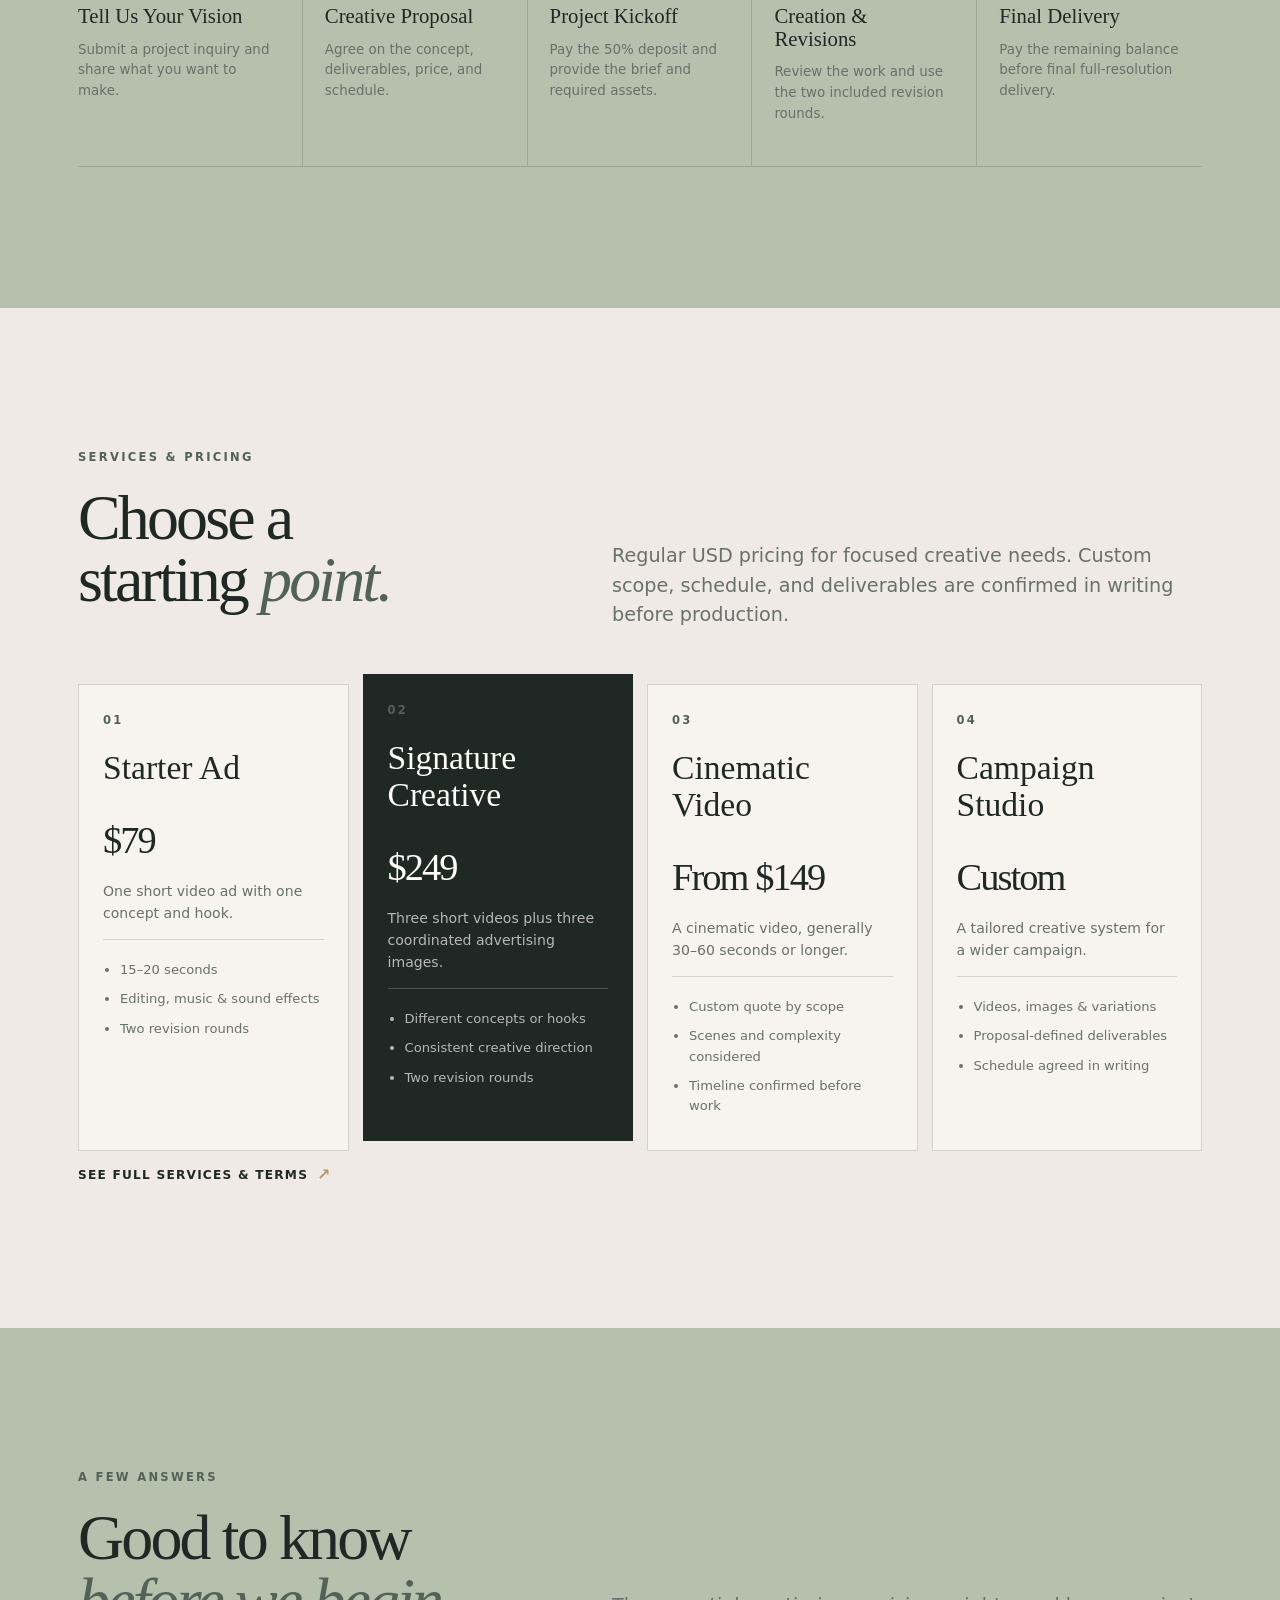
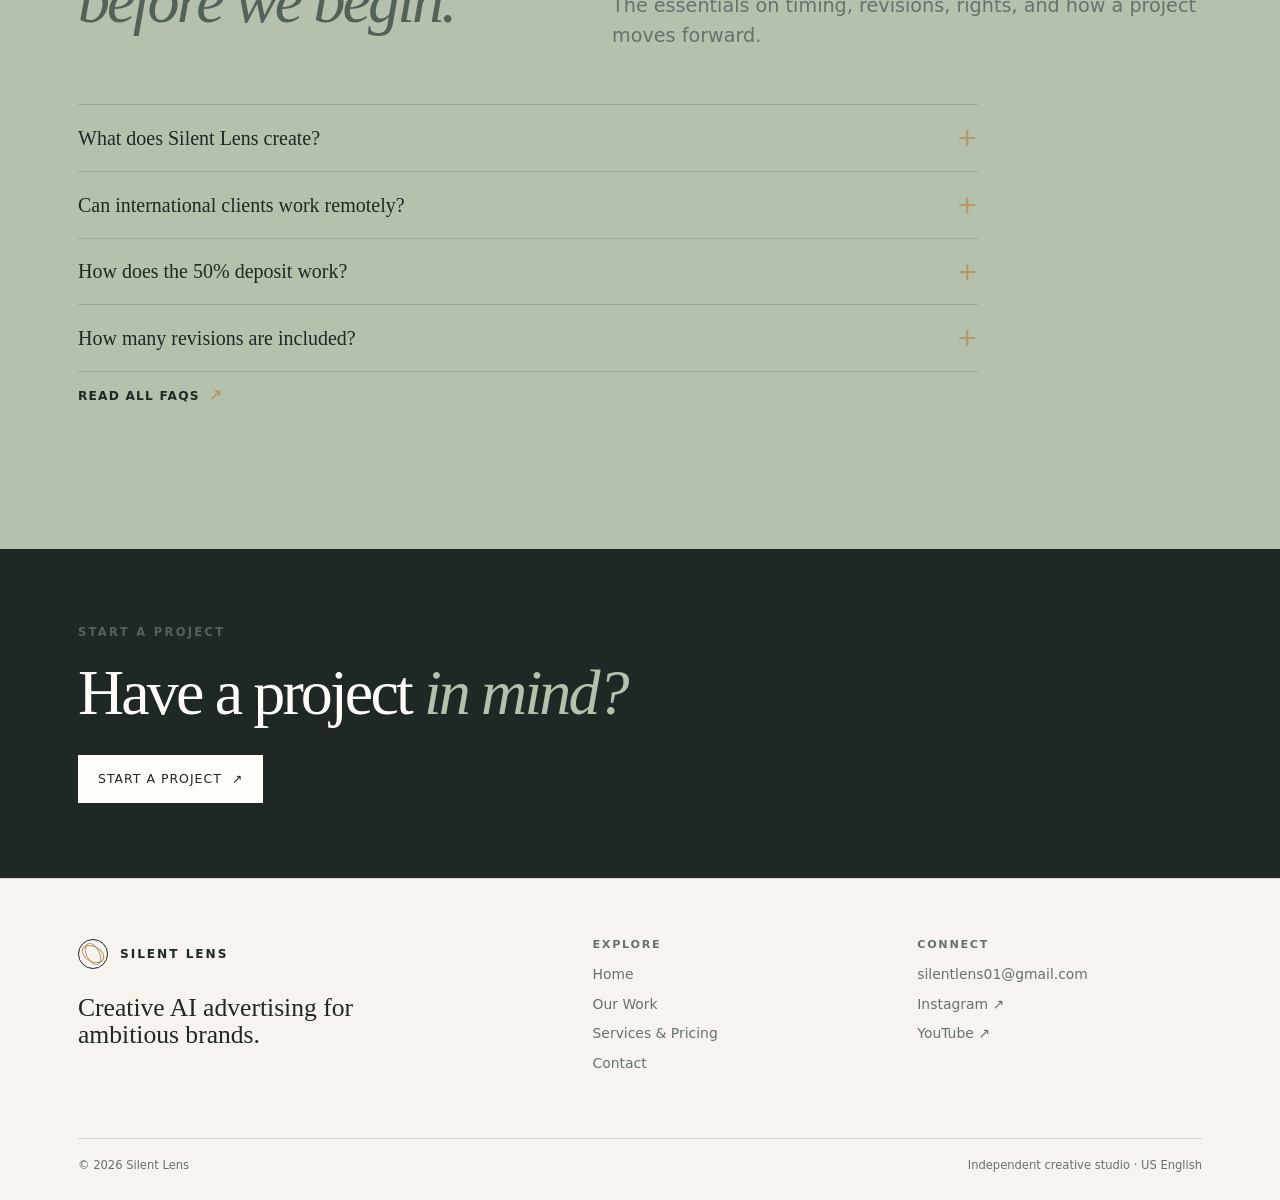
==== commit a56f6511: "Replace homepage hero image with supplied asset" ====
--- a/index.html
+++ b/index.html
@@ -9,7 +9,7 @@
   <meta property="og:title" content="Silent Lens — Creative AI Advertising">
   <meta property="og:description" content="Cinematic films, performance-driven creative, and AI-powered visuals for ambitious brands.">
   <meta property="og:type" content="website">
-  <meta property="og:image" content="assets/hero-still-life-sneaker-chocolate.jpeg">
+  <meta property="og:image" content="assets/hero-still-life-colorful-products.jpeg">
   <link rel="stylesheet" href="styles.css">
   <script defer src="script.js"></script>
 </head>
@@ -26,7 +26,7 @@
 <main>
   <section class="hero"><div class="container hero-grid">
     <div class="hero-copy"><p class="eyebrow">Cinematic Films · Performance Ads · AI Visuals</p><h1 class="display">Creative AI Advertising for <em>Ambitious Brands.</em></h1><p class="lede">Cinematic films, performance-driven creative, and AI-powered visuals designed to give ambitious brands a distinctive presence.</p><div class="hero-actions"><a class="btn" href="work.html">Explore Our Work <span>↗</span></a><a class="btn btn-secondary" href="services.html">View Packages</a></div><div class="hero-note">Scroll to explore</div></div>
-    <figure class="hero-visual"><img src="assets/hero-still-life-sneaker-chocolate.jpeg" width="848" height="1264" alt="Editorial still life of a cream sneaker and dark chocolate on sculptural cream plinths"><figcaption class="visual-caption"><span>Still life / concept image</span><span>Silent Lens · 001</span></figcaption></figure>
+    <figure class="hero-visual"><img src="assets/hero-still-life-colorful-products.jpeg" width="848" height="1264" alt="Colorful editorial still life with a sneaker, headphones, skincare jar, and chocolate"><figcaption class="visual-caption"><span>Still life / concept image</span><span>Silent Lens · 001</span></figcaption></figure>
   </div></section>
 
   <section class="section" id="selected-work"><div class="container"><div class="split-heading"><div><p class="eyebrow">Selected work</p><h2>Ideas made <em>visible.</em></h2></div><p class="lede">Two concept-led advertising directions, presented as creative studies rather than work created for real clients.</p></div><div class="work-grid">
